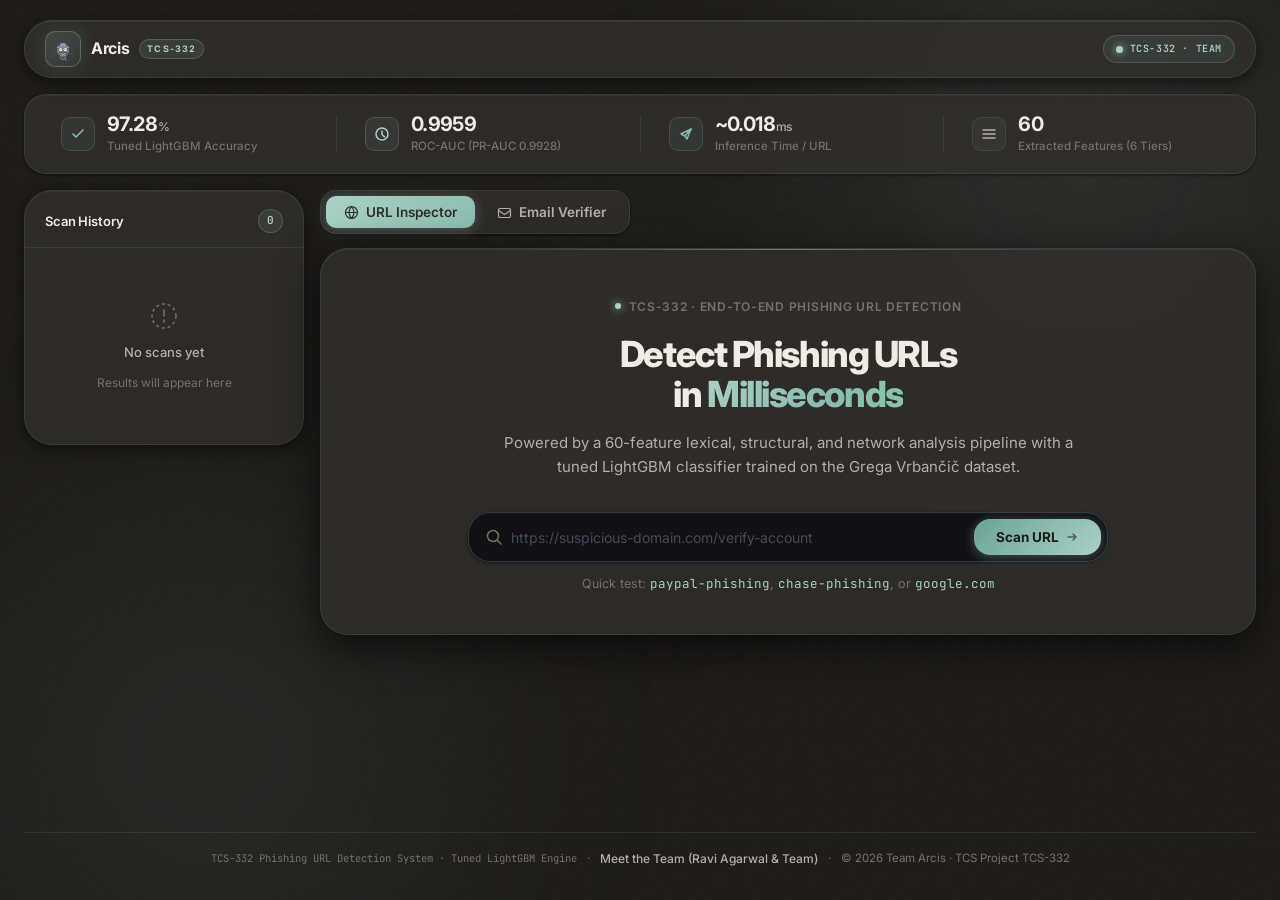
==== frontend/index.html @ 09930d29 "feat(frontend): implement TCS-332 threat intelligence dashboard and 5-tier risk analysis" ====
<!DOCTYPE html>
<html lang="en">
<head>
    <meta charset="UTF-8">
    <meta name="viewport" content="width=device-width, initial-scale=1.0">
    <title>Arcis · TCS-332 — Phishing URL Detection System</title>
    <link rel="preconnect" href="https://fonts.googleapis.com">
    <link rel="preconnect" href="https://fonts.gstatic.com" crossorigin>
    <link href="https://fonts.googleapis.com/css2?family=Inter:wght@300;400;500;600;700;800;900&family=JetBrains+Mono:wght@400;500;600&display=swap" rel="stylesheet">
    <link rel="stylesheet" href="style.css">
    <link rel="icon" type="image/svg+xml" href="icon.svg">
</head>
<body>

    <!-- Ambient background -->
    <div class="bg-canvas" aria-hidden="true">
        <div class="bg-orb bg-orb--1"></div>
        <div class="bg-orb bg-orb--2"></div>
        <div class="bg-orb bg-orb--3"></div>
        <div class="bg-grid"></div>
        <div class="bg-noise"></div>
    </div>

    <div class="app-shell">

        <!-- ═══════════════════════════ NAV ═══════════════════════════ -->
        <header class="topbar">
            <div class="topbar__brand">
                <div class="brand-logo">
                    <img src="icon.svg" width="28" height="28" alt="Arcis logo" aria-hidden="true">
                </div>
                <span class="brand-name">Arcis</span>
                <span class="brand-badge">TCS-332</span>
            </div>

            <div class="topbar__actions">
                <a href="/team" class="node-status" style="text-decoration:none;" role="status">
                    <span class="node-status__dot" aria-hidden="true"></span>
                    <span class="node-status__label">TCS-332 · TEAM</span>
                </a>
            </div>
        </header>

        <!-- ═══════════════════════════ METRICS ═══════════════════════════ -->
        <section class="metrics-bar" aria-label="TCS-332 Model Benchmarks">
            <div class="metric-tile">
                <div class="metric-tile__icon metric-tile__icon--green" aria-hidden="true">
                    <svg width="16" height="16" viewBox="0 0 16 16" fill="none"><path d="M3 8L6 11L13 4" stroke="currentColor" stroke-width="1.5" stroke-linecap="round" stroke-linejoin="round"/></svg>
                </div>
                <div class="metric-tile__body">
                    <span class="metric-tile__value">97.28<span class="metric-unit">%</span></span>
                    <span class="metric-tile__label">Tuned LightGBM Accuracy</span>
                </div>
            </div>
            <div class="metric-divider" aria-hidden="true"></div>
            <div class="metric-tile">
                <div class="metric-tile__icon metric-tile__icon--blue" aria-hidden="true">
                    <svg width="16" height="16" viewBox="0 0 16 16" fill="none"><circle cx="8" cy="8" r="6" stroke="currentColor" stroke-width="1.5"/><path d="M8 5V8.5L10.5 11" stroke="currentColor" stroke-width="1.5" stroke-linecap="round"/></svg>
                </div>
                <div class="metric-tile__body">
                    <span class="metric-tile__value">0.9959</span>
                    <span class="metric-tile__label">ROC-AUC (PR-AUC 0.9928)</span>
                </div>
            </div>
            <div class="metric-divider" aria-hidden="true"></div>
            <div class="metric-tile">
                <div class="metric-tile__icon metric-tile__icon--green" aria-hidden="true">
                    <svg width="16" height="16" viewBox="0 0 16 16" fill="none"><path d="M13 3L3 8L7 10L13 3Z" stroke="currentColor" stroke-width="1.5" stroke-linecap="round" stroke-linejoin="round"/><path d="M7 10L9 13L13 3" stroke="currentColor" stroke-width="1.5" stroke-linecap="round" stroke-linejoin="round"/></svg>
                </div>
                <div class="metric-tile__body">
                    <span class="metric-tile__value">~0.018<span class="metric-unit">ms</span></span>
                    <span class="metric-tile__label">Inference Time / URL</span>
                </div>
            </div>
            <div class="metric-divider" aria-hidden="true"></div>
            <div class="metric-tile">
                <div class="metric-tile__icon" aria-hidden="true">
                    <svg width="16" height="16" viewBox="0 0 16 16" fill="none"><path d="M2 4h12M2 8h12M2 12h12" stroke="currentColor" stroke-width="1.5" stroke-linecap="round"/></svg>
                </div>
                <div class="metric-tile__body">
                    <span class="metric-tile__value">60</span>
                    <span class="metric-tile__label">Extracted Features (6 Tiers)</span>
                </div>
            </div>
        </section>

        <!-- ═══════════════════════════ WORKSPACE ═══════════════════════════ -->
        <div class="workspace">

            <!-- Sidebar -->
            <aside class="sidebar" aria-label="Scan history">
                <div class="sidebar__header">
                    <h2 class="sidebar__title">Scan History</h2>
                    <span class="sidebar__count" id="history-count">0</span>
                </div>
                <div class="sidebar__body">
                    <div id="history-timeline" class="history-feed" role="log" aria-label="Recent scans" aria-live="polite">
                        <div class="history-empty">
                            <svg width="32" height="32" viewBox="0 0 32 32" fill="none" aria-hidden="true"><circle cx="16" cy="16" r="12" stroke="currentColor" stroke-width="1.5" stroke-dasharray="3 3"/><path d="M16 10V16M16 20V22" stroke="currentColor" stroke-width="1.5" stroke-linecap="round"/></svg>
                            <p>No scans yet</p>
                            <span>Results will appear here</span>
                        </div>
                    </div>
                </div>
                <button id="clear-history-btn" class="btn-clear hidden" type="button" aria-label="Clear scan history">
                    <svg width="14" height="14" viewBox="0 0 14 14" fill="none" aria-hidden="true"><path d="M2 4h10M5 4V3a1 1 0 011-1h2a1 1 0 011 1v1M11 4l-.75 7.5A1 1 0 019.26 12H4.74a1 1 0 01-.99-.5L3 4" stroke="currentColor" stroke-width="1.2" stroke-linecap="round" stroke-linejoin="round"/></svg>
                    Clear History
                </button>
            </aside>

            <!-- Main panel -->
            <main class="main-panel" role="main">

                <!-- Tab bar -->
                <div class="tab-bar" role="tablist" aria-label="Scanner type">
                    <button class="tab-btn tab-btn--active" role="tab" aria-selected="true" aria-controls="url-scanner-workspace" data-tab="url-scanner-workspace" type="button">
                        <svg width="15" height="15" viewBox="0 0 15 15" fill="none" aria-hidden="true"><path d="M7.5 1.5a6 6 0 100 12 6 6 0 000-12zM1.5 7.5h12M7.5 1.5c-1.5 2-2.5 3.8-2.5 6s1 4 2.5 6M7.5 1.5c1.5 2 2.5 3.8 2.5 6s-1 4-2.5 6" stroke="currentColor" stroke-width="1.2" stroke-linecap="round"/></svg>
                        URL Inspector
                    </button>
                    <button class="tab-btn" role="tab" aria-selected="false" aria-controls="email-scanner-workspace" data-tab="email-scanner-workspace" type="button">
                        <svg width="15" height="15" viewBox="0 0 15 15" fill="none" aria-hidden="true"><rect x="1.5" y="3.5" width="12" height="9" rx="1.5" stroke="currentColor" stroke-width="1.2"/><path d="M1.5 5.5l6 4 6-4" stroke="currentColor" stroke-width="1.2" stroke-linecap="round" stroke-linejoin="round"/></svg>
                        Email Verifier
                    </button>
                </div>

                <!-- ─── URL SCANNER PANE ─── -->
                <div id="url-scanner-workspace" class="tab-pane" role="tabpanel" aria-labelledby="tab-url">

                    <div class="scanner-hero">
                        <div class="scanner-hero__eyebrow">
                            <span class="eyebrow-dot" aria-hidden="true"></span>
                            TCS-332 · End-to-End Phishing URL Detection
                        </div>
                        <h1 class="scanner-hero__title">Detect Phishing URLs<br>in <span class="gradient-text">Milliseconds</span></h1>
                        <p class="scanner-hero__sub">Powered by a 60-feature lexical, structural, and network analysis pipeline with a tuned LightGBM classifier trained on the Grega Vrbančič dataset.</p>

                        <form id="analyze-form" class="scan-form" novalidate>
                            <div class="scan-input-group">
                                <div class="scan-input-icon" aria-hidden="true">
                                    <svg width="18" height="18" viewBox="0 0 18 18" fill="none"><circle cx="8" cy="8" r="5.5" stroke="currentColor" stroke-width="1.5"/><path d="M12.5 12.5L16 16" stroke="currentColor" stroke-width="1.5" stroke-linecap="round"/></svg>
                                </div>
                                <input
                                    type="text"
                                    id="url-input"
                                    class="scan-input"
                                    placeholder="https://suspicious-domain.com/verify-account"
                                    autocomplete="off"
                                    spellcheck="false"
                                    aria-label="URL to scan"
                                    required
                                />
                                <button type="submit" id="submit-btn" class="scan-submit-btn" aria-label="Run scan">
                                    <span class="btn-text">Scan URL</span>
                                    <span class="spinner hidden" aria-hidden="true"></span>
                                    <svg class="btn-arrow" width="14" height="14" viewBox="0 0 14 14" fill="none" aria-hidden="true"><path d="M3 7h8M8 4l3 3-3 3" stroke="currentColor" stroke-width="1.5" stroke-linecap="round" stroke-linejoin="round"/></svg>
                                </button>
                            </div>
                            <p class="scan-hint">Quick test: 
                                <button type="button" class="scan-example" data-url="http://paypal-verification-account-security-update.com/login.php?cmd=login">paypal-phishing</button>, 
                                <button type="button" class="scan-example" data-url="http://chase-security-login.servehttp.com/account">chase-phishing</button>, or 
                                <button type="button" class="scan-example" data-url="https://www.google.com">google.com</button>
                            </p>
                        </form>
                    </div>

                    <!-- Results -->
                    <section id="results-section" class="results-panel hidden" aria-live="polite" aria-label="Scan results">
                        <div class="results-layout">

                            <!-- Gauge card -->
                            <div class="card card--gauge">
                                <div class="card__header">
                                    <h3 class="card__title">Risk Assessment</h3>
                                    <div class="card__badge" id="verdict-badge">ANALYZING</div>
                                </div>
                                <div class="gauge-ring-wrap">
                                    <svg class="gauge-ring" width="200" height="200" viewBox="0 0 200 200" aria-hidden="true">
                                        <circle class="gauge-ring__track" cx="100" cy="100" r="80" />
                                        <circle id="risk-progress" class="gauge-ring__fill" cx="100" cy="100" r="80" />
                                    </svg>
                                    <div class="gauge-ring__inner">
                                        <span id="risk-percentage" class="gauge-pct">0%</span>
                                        <span id="risk-label" class="gauge-label">SAFE</span>
                                    </div>
                                </div>
                                <div class="verdict-strip" id="verdict-strip">
                                    <span class="verdict-strip__icon" aria-hidden="true">
                                        <svg width="14" height="14" viewBox="0 0 14 14" fill="none"><path d="M7 1L1.5 3.75V7.5C1.5 10.65 3.9 13.6 7 14.5C10.1 13.6 12.5 10.65 12.5 7.5V3.75L7 1Z" fill="currentColor" opacity="0.2" stroke="currentColor" stroke-width="1"/></svg>
                                    </span>
                                    <span id="verdict-desc" class="verdict-strip__text">Running analysis…</span>
                                </div>
                            </div>

                            <!-- Right column -->
                            <div class="results-right">

                                <!-- Risk indicators -->
                                <div class="card">
                                    <div class="card__header">
                                        <h3 class="card__title">Risk Indicators</h3>
                                        <span class="card__meta" id="indicator-count">—</span>
                                    </div>
                                    <div id="indicators-list" class="indicator-feed"></div>
                                    <div class="card__section">
                                        <h3 class="card__title">Risk Factor Ranking</h3>

                                        <div class="ranking-summary-row">
                                            <span class="ranking-summary-label">Risk-Increasing Factors</span>
                                            <span id="url-ranking-increase-total" class="ranking-summary-value ranking-summary-value--danger">—</span>
                                        </div>
                                        <div id="url-risk-ranking-increasing" class="ranking-list"></div>

                                        <div class="ranking-summary-row ranking-summary-row--spaced">
                                            <span class="ranking-summary-label">Risk-Decreasing Factors</span>
                                            <span id="url-ranking-decrease-total" class="ranking-summary-value ranking-summary-value--safe">—</span>
                                        </div>
                                        <div id="url-risk-ranking-decreasing" class="ranking-list ranking-list--safe"></div>
                                    </div>
                                </div>

                                <!-- DNS / Registry stats -->
                                <div class="card">
                                    <div class="card__header">
                                        <h3 class="card__title">DNS & Registry</h3>
                                    </div>
                                    <div class="stat-grid">
                                        <div class="stat-cell">
                                            <span class="stat-cell__label">Domain Age</span>
                                            <span id="stat-domain-age" class="stat-cell__value">—</span>
                                        </div>
                                        <div class="stat-cell">
                                            <span class="stat-cell__label">Expires In</span>
                                            <span id="stat-domain-expiry" class="stat-cell__value">—</span>
                                        </div>
                                        <div class="stat-cell">
                                            <span class="stat-cell__label">Resolved IPs</span>
                                            <span id="stat-resolved-ips" class="stat-cell__value">—</span>
                                        </div>
                                        <div class="stat-cell">
                                            <span class="stat-cell__label">Ping Latency</span>
                                            <span id="stat-response-time" class="stat-cell__value">—</span>
                                        </div>
                                    </div>
                                </div>

                                <!-- Lexical stats -->
                                <div class="card">
                                    <div class="card__header">
                                        <h3 class="card__title">Lexical Analysis</h3>
                                    </div>
                                    <div class="stat-grid">
                                        <div class="stat-cell">
                                            <span class="stat-cell__label">URL Length</span>
                                            <span id="stat-url-length" class="stat-cell__value">—</span>
                                        </div>
                                        <div class="stat-cell">
                                            <span class="stat-cell__label">Domain Length</span>
                                            <span id="stat-domain-length" class="stat-cell__value">—</span>
                                        </div>
                                        <div class="stat-cell">
                                            <span class="stat-cell__label">Dir Depth</span>
                                            <span id="stat-dir-slashes" class="stat-cell__value">—</span>
                                        </div>
                                        <div class="stat-cell">
                                            <span class="stat-cell__label">Parameters</span>
                                            <span id="stat-params-count" class="stat-cell__value">—</span>
                                        </div>
                                    </div>
                                </div>

                                <!-- 60-Feature Engineering Pipeline Drawer -->
                                <div class="features-drawer" id="features-drawer">
                                    <div class="features-drawer__header" id="features-drawer-toggle" role="button" tabindex="0" aria-expanded="false">
                                        <span class="features-drawer__title">
                                            <svg width="15" height="15" viewBox="0 0 15 15" fill="none"><path d="M1.5 3.5h12M1.5 7.5h12M1.5 11.5h12" stroke="currentColor" stroke-width="1.2" stroke-linecap="round"/></svg>
                                            Inspect Full 60-Feature Vector (TCS-332 Pipeline)
                                        </span>
                                        <svg class="features-drawer__chevron" width="14" height="14" viewBox="0 0 14 14" fill="none"><path d="M3 5l4 4 4-4" stroke="currentColor" stroke-width="1.5" stroke-linecap="round" stroke-linejoin="round"/></svg>
                                    </div>
                                    <div class="features-drawer__content" id="features-drawer-body">
                                        <div class="feature-category-grid" id="feature-category-grid">
                                            <!-- Dynamically populated with all 6 categories -->
                                        </div>
                                    </div>
                                </div>

                            </div><!-- /results-right -->
                        </div><!-- /results-layout -->
                    </section>

                </div><!-- /url-scanner-workspace -->

                <!-- ─── EMAIL SCANNER PANE ─── -->
                <div id="email-scanner-workspace" class="tab-pane hidden" role="tabpanel" aria-labelledby="tab-email">

                    <div class="scanner-hero">
                        <div class="scanner-hero__eyebrow">
                            <span class="eyebrow-dot eyebrow-dot--violet" aria-hidden="true"></span>
                            Header authentication + ML classification
                        </div>
                        <h1 class="scanner-hero__title">Verify Email Senders<br>Against <span class="gradient-text">Phishing Patterns</span></h1>
                        <p class="scanner-hero__sub">Analyze sender headers, authentication records, and body content with XGBoost ONNX to surface spoofing attacks instantly.</p>
                    </div>

                    <form id="email-analyze-form" class="email-form card" novalidate>
                        <div class="email-form__row">
                            <div class="field">
                                <label class="field__label" for="email-sender-input">Sender Address</label>
                                <input type="email" id="email-sender-input" class="field__input" placeholder="billing@paypal-verify.com" autocomplete="off" required aria-required="true">
                            </div>
                            <div class="field">
                                <label class="field__label" for="email-reply-input">Reply-To <span class="field__optional">optional</span></label>
                                <input type="email" id="email-reply-input" class="field__input" placeholder="attacker@evil.com" autocomplete="off">
                            </div>
                        </div>

                        <div class="email-form__row">
                            <div class="field">
                                <label class="field__label" for="email-subject-input">Subject Line</label>
                                <input type="text" id="email-subject-input" class="field__input" placeholder="Action Required: Account Verification" autocomplete="off">
                            </div>
                        </div>

                        <div class="email-form__row">
                            <div class="field">
                                <label class="field__label" for="email-body-input">Email Body</label>
                                <textarea id="email-body-input" class="field__textarea" rows="4" placeholder="Please click the link below to verify your account. Failing to do so will result in suspension…" autocomplete="off"></textarea>
                            </div>
                        </div>

                        <div class="auth-row">
                            <div class="auth-selector">
                                <label class="field__label" for="email-spf-select">SPF</label>
                                <select id="email-spf-select" class="field__select">
                                    <option value="none">None / Neutral</option>
                                    <option value="pass">Pass</option>
                                    <option value="fail">Fail</option>
                                </select>
                            </div>
                            <div class="auth-selector">
                                <label class="field__label" for="email-dkim-select">DKIM</label>
                                <select id="email-dkim-select" class="field__select">
                                    <option value="none">None / Neutral</option>
                                    <option value="pass">Pass</option>
                                    <option value="fail">Fail</option>
                                </select>
                            </div>
                            <div class="auth-selector">
                                <label class="field__label" for="email-dmarc-select">DMARC</label>
                                <select id="email-dmarc-select" class="field__select">
                                    <option value="none">None / Neutral</option>
                                    <option value="pass">Pass</option>
                                    <option value="fail">Fail</option>
                                </select>
                            </div>
                        </div>

                        <button type="submit" id="email-submit-btn" class="email-submit-btn">
                            <span class="btn-text">Analyze Email Risk</span>
                            <span class="spinner hidden" aria-hidden="true"></span>
                            <svg class="btn-arrow" width="14" height="14" viewBox="0 0 14 14" fill="none" aria-hidden="true"><path d="M3 7h8M8 4l3 3-3 3" stroke="currentColor" stroke-width="1.5" stroke-linecap="round" stroke-linejoin="round"/></svg>
                        </button>
                    </form>

                    <!-- Email results -->
                    <section id="email-results-section" class="results-panel hidden" aria-live="polite" aria-label="Email analysis results">
                        <div class="results-layout">

                            <div class="card card--gauge">
                                <div class="card__header">
                                    <h3 class="card__title">Sender Risk Score</h3>
                                    <div class="card__badge" id="email-verdict-badge">ANALYZING</div>
                                </div>
                                <div class="gauge-ring-wrap">
                                    <svg class="gauge-ring" width="200" height="200" viewBox="0 0 200 200" aria-hidden="true">
                                        <circle class="gauge-ring__track" cx="100" cy="100" r="80" />
                                        <circle id="email-risk-progress" class="gauge-ring__fill" cx="100" cy="100" r="80" />
                                    </svg>
                                    <div class="gauge-ring__inner">
                                        <span id="email-risk-percentage" class="gauge-pct">0%</span>
                                        <span id="email-risk-label" class="gauge-label">SAFE</span>
                                    </div>
                                </div>
                                <div class="verdict-strip" id="email-verdict-strip">
                                    <span class="verdict-strip__icon" aria-hidden="true">
                                        <svg width="14" height="14" viewBox="0 0 14 14" fill="none"><rect x="1.5" y="3.5" width="11" height="8" rx="1" fill="currentColor" opacity="0.2" stroke="currentColor" stroke-width="1"/><path d="M1.5 5.5l5.5 3.5 5.5-3.5" stroke="currentColor" stroke-width="1"/></svg>
                                    </span>
                                    <span id="email-verdict-desc" class="verdict-strip__text">Running analysis…</span>
                                </div>
                            </div>

                            <div class="results-right">
                                <div class="card">
                                    <div class="card__header">
                                        <h3 class="card__title">Risk Findings</h3>
                                        <span class="card__meta" id="email-indicator-count">—</span>
                                    </div>
                                    <div id="email-indicators-list" class="indicator-feed"></div>
                                    <div class="card__section">
                                        <h3 class="card__title">Risk Factor Ranking</h3>

                                        <div class="ranking-summary-row">
                                            <span class="ranking-summary-label">Risk-Increasing Factors</span>
                                            <span id="email-ranking-increase-total" class="ranking-summary-value ranking-summary-value--danger">—</span>
                                        </div>
                                        <div id="email-risk-ranking-increasing" class="ranking-list"></div>

                                        <div class="ranking-summary-row ranking-summary-row--spaced">
                                            <span class="ranking-summary-label">Risk-Decreasing Factors</span>
                                            <span id="email-ranking-decrease-total" class="ranking-summary-value ranking-summary-value--safe">—</span>
                                        </div>
                                        <div id="email-risk-ranking-decreasing" class="ranking-list ranking-list--safe"></div>
                                    </div>
                                </div>

                                <div class="card">
                                    <div class="card__header">
                                        <h3 class="card__title">DNS Telemetry</h3>
                                    </div>
                                    <div class="stat-grid">
                                        <div class="stat-cell">
                                            <span class="stat-cell__label">MX Records</span>
                                            <span id="stat-email-mx" class="stat-cell__value">—</span>
                                        </div>
                                        <div class="stat-cell">
                                            <span class="stat-cell__label">SPF Policy</span>
                                            <span id="stat-email-spf" class="stat-cell__value">—</span>
                                        </div>
                                        <div class="stat-cell">
                                            <span class="stat-cell__label">DMARC Policy</span>
                                            <span id="stat-email-dmarc" class="stat-cell__value">—</span>
                                        </div>
                                        <div class="stat-cell">
                                            <span class="stat-cell__label">Free Provider</span>
                                            <span id="stat-email-free" class="stat-cell__value">—</span>
                                        </div>
                                    </div>
                                </div>
                            </div>

                        </div>
                    </section>

                </div><!-- /email-scanner-workspace -->

            </main>
        </div><!-- /workspace -->

        <!-- ═══════════════════════════ FOOTER ═══════════════════════════ -->
        <footer class="app-footer">
            <span class="footer__engine">TCS-332 Phishing URL Detection System · Tuned LightGBM Engine</span>
            <span class="footer__divider" aria-hidden="true">·</span>
            <a id="meet-team-btn" class="footer__link-btn no-underline" href="/team">Meet the Team (Ravi Agarwal &amp; Team)</a>
            <span class="footer__divider" aria-hidden="true">·</span>
            <span class="footer__copy">&copy; 2026 Team Arcis · TCS Project TCS-332</span>
        </footer>

    </div><!-- /app-shell -->

    <script src="app.js"></script>
</body>
</html>
---- frontend/style.css ----
/* ═══════════════════════════════════════════════════════════
   ARCIS — Premium Design System
   style.css
   ═══════════════════════════════════════════════════════════ */

/* ── 1. Design Tokens ─────────────────────────────────────── */
:root {
    /* Backgrounds — Jet-based warm dark */
    --bg:            #1e1c1a;
    --surface-1:     rgba(49, 47, 44, 0.82);
    --surface-2:     rgba(58, 56, 52, 0.65);
    --surface-hover: rgba(171, 209, 198, 0.06);

    /* Borders */
    --border:        rgba(171, 209, 198, 0.10);
    --border-strong: rgba(171, 209, 198, 0.22);
    --border-focus:  rgba(171, 209, 198, 0.55);

    /* Brand — Soft Jade palette */
    --jade:       #ABD1C6;
    --jade-dim:   #8bbcb0;
    --jade-deep:  #6aa396;
    --jade-glow:  rgba(171, 209, 198, 0.18);

    /* Aliases used across component rules */
    --teal:    var(--jade-deep);
    --teal-lt: var(--jade);
    --cyan:    var(--jade-dim);
    --emerald: #86c9a8;
    --indigo:  var(--jade-deep);
    --violet:  var(--jade-dim);

    /* Semantics — Aligned with TCS-332 5 Threat Levels */
    --safe:      #6fcf97;
    --low-risk:  #56ccf2;
    --warn:      #f2c94c;
    --high:      #f2994a;
    --danger:    #eb5757;

    /* Text — warm off-whites on Jet */
    --text-1:  #f0ebe4;
    --text-2:  #b8afa6;
    --text-3:  #7a7068;

    /* Shadows — warmer tones */
    --shadow-sm:  0 1px 3px rgba(0,0,0,0.6);
    --shadow-md:  0 4px 16px rgba(0,0,0,0.55);
    --shadow-lg:  0 12px 40px rgba(0,0,0,0.65);
    --shadow-xl:  0 24px 64px rgba(0,0,0,0.75);

    /* Radius */
    --r-sm:  10px;
    --r-md:  16px;
    --r-lg:  22px;
    --r-xl:  28px;

    /* Motion */
    --ease-out:    cubic-bezier(0.16, 1, 0.3, 1);
    --ease-spring: cubic-bezier(0.34, 1.56, 0.64, 1);
    --duration:    0.35s;
}

/* ── 2. Reset & Base ──────────────────────────────────────── */
*, *::before, *::after {
    box-sizing: border-box;
    margin: 0;
    padding: 0;
}

html {
    scroll-behavior: smooth;
    -webkit-font-smoothing: antialiased;
    -moz-osx-font-smoothing: grayscale;
    text-rendering: optimizeLegibility;
}

body {
    background-color: var(--bg);
    color: var(--text-1);
    font-family: 'Inter', -apple-system, BlinkMacSystemFont, 'Segoe UI', sans-serif;
    font-size: 14px;
    line-height: 1.6;
    min-height: 100vh;
    overflow-x: hidden;
}

a { color: inherit; text-decoration: none; }
button { font-family: inherit; cursor: pointer; }
input, textarea, select { font-family: inherit; }
img, svg { display: block; }
.hidden { display: none !important; }

/* ── 3. Background Canvas ─────────────────────────────────── */
.bg-canvas {
    position: fixed;
    inset: 0;
    z-index: -1;
    pointer-events: none;
    overflow: hidden;
}

.bg-orb {
    position: absolute;
    border-radius: 50%;
    filter: blur(120px);
    will-change: transform;
}

.bg-orb--1 {
    width: 700px;
    height: 700px;
    top: -200px;
    right: -150px;
    background: radial-gradient(circle, rgba(171,209,198,0.15) 0%, transparent 70%);
    animation: orb-drift-1 28s ease-in-out infinite alternate;
}

.bg-orb--2 {
    width: 650px;
    height: 650px;
    bottom: -180px;
    left: -120px;
    background: radial-gradient(circle, rgba(139,188,176,0.12) 0%, transparent 70%);
    animation: orb-drift-2 36s ease-in-out infinite alternate;
}

.bg-orb--3 {
    width: 400px;
    height: 400px;
    top: 40%;
    left: 50%;
    transform: translate(-50%, -50%);
    background: radial-gradient(circle, rgba(106,163,150,0.08) 0%, transparent 70%);
    animation: orb-drift-3 22s ease-in-out infinite alternate;
}

@keyframes orb-drift-1 {
    0%   { transform: translate(0, 0) scale(1); }
    50%  { transform: translate(-60px, 80px) scale(1.1); }
    100% { transform: translate(40px, -50px) scale(0.95); }
}
@keyframes orb-drift-2 {
    0%   { transform: translate(0, 0) scale(1); }
    50%  { transform: translate(80px, -60px) scale(1.08); }
    100% { transform: translate(-40px, 40px) scale(0.9); }
}
@keyframes orb-drift-3 {
    0%   { transform: translate(-50%, -50%) scale(0.95); }
    100% { transform: translate(-50%, -50%) scale(1.12); }
}

/* Subtle dot grid */
.bg-grid {
    position: absolute;
    inset: 0;
    background-image: radial-gradient(circle, rgba(171,209,198,0.05) 1px, transparent 1px);
    background-size: 32px 32px;
    mask-image: radial-gradient(ellipse 80% 80% at 50% 50%, black 30%, transparent 100%);
}

/* Film-grain noise overlay */
.bg-noise {
    position: absolute;
    inset: 0;
    opacity: 0.025;
    background-image: url("data:image/svg+xml,%3Csvg viewBox='0 0 256 256' xmlns='http://www.w3.org/2000/svg'%3E%3Cfilter id='noise'%3E%3CfeTurbulence type='fractalNoise' baseFrequency='0.9' numOctaves='4' stitchTiles='stitch'/%3E%3C/filter%3E%3Crect width='100%25' height='100%25' filter='url(%23noise)'/%3E%3C/svg%3E");
    background-size: 200px 200px;
}

/* ── 4. App Shell ─────────────────────────────────────────── */
.app-shell {
    max-width: 1320px;
    margin: 0 auto;
    padding: 20px 24px 32px;
    min-height: 100vh;
    display: flex;
    flex-direction: column;
    gap: 16px;
}

/* ── 5. Topbar ────────────────────────────────────────────── */
.topbar {
    display: flex;
    align-items: center;
    justify-content: space-between;
    gap: 16px;
    padding: 10px 20px;
    background: var(--surface-1);
    border: 1px solid var(--border);
    border-radius: var(--r-xl);
    backdrop-filter: blur(24px) saturate(180%);
    -webkit-backdrop-filter: blur(24px) saturate(180%);
    box-shadow: var(--shadow-md), inset 0 1px 0 rgba(255,255,255,0.06);
    position: sticky;
    top: 12px;
    z-index: 100;
}

/* Brand */
.topbar__brand {
    display: flex;
    align-items: center;
    gap: 10px;
    flex-shrink: 0;
}

.brand-logo {
    display: flex;
    align-items: center;
    justify-content: center;
    width: 36px;
    height: 36px;
    background: linear-gradient(135deg, rgba(171,209,198,0.18), rgba(139,188,176,0.10));
    border: 1px solid rgba(171,209,198,0.28);
    border-radius: 10px;
    box-shadow: 0 0 20px rgba(171,209,198,0.15);
}

.brand-name {
    font-size: 16px;
    font-weight: 700;
    letter-spacing: -0.02em;
    color: var(--text-1);
}

.brand-badge {
    font-size: 9px;
    font-weight: 700;
    letter-spacing: 0.12em;
    color: var(--jade);
    background: rgba(171,209,198,0.10);
    border: 1px solid rgba(171,209,198,0.22);
    padding: 2px 7px;
    border-radius: 50px;
}

/* Nav links */
.topbar__nav {
    display: flex;
    align-items: center;
    gap: 4px;
}

.nav-item {
    font-size: 13.5px;
    font-weight: 500;
    color: var(--text-2);
    padding: 6px 14px;
    border-radius: var(--r-sm);
    transition: color var(--duration) var(--ease-out),
                background var(--duration) var(--ease-out);
}

.nav-item:hover {
    color: var(--text-1);
    background: var(--surface-hover);
}

.nav-item--active {
    color: var(--text-1);
    background: rgba(255,255,255,0.06);
}

/* Right actions */
.topbar__actions {
    display: flex;
    align-items: center;
    gap: 12px;
    flex-shrink: 0;
}

.node-status {
    display: flex;
    align-items: center;
    gap: 7px;
    background: rgba(171,209,198,0.08);
    border: 1px solid rgba(171,209,198,0.20);
    padding: 5px 12px;
    border-radius: 50px;
}

.node-status__dot {
    width: 7px;
    height: 7px;
    border-radius: 50%;
    background: var(--jade);
    box-shadow: 0 0 8px var(--jade);
    animation: pulse-dot 2.4s ease-in-out infinite;
}

.node-status__label {
    font-family: 'JetBrains Mono', monospace;
    font-size: 10px;
    font-weight: 600;
    color: var(--jade);
    letter-spacing: 0.06em;
}

@keyframes pulse-dot {
    0%, 100% { opacity: 1; box-shadow: 0 0 8px var(--jade); }
    50%       { opacity: 0.6; box-shadow: 0 0 3px var(--jade); }
}

.btn-upgrade {
    display: none;
}

/* ── 6. Metrics Bar ───────────────────────────────────────── */
.metrics-bar {
    display: flex;
    align-items: center;
    background: var(--surface-1);
    border: 1px solid var(--border);
    border-radius: var(--r-lg);
    backdrop-filter: blur(20px) saturate(160%);
    -webkit-backdrop-filter: blur(20px) saturate(160%);
    box-shadow: var(--shadow-sm), inset 0 1px 0 rgba(255,255,255,0.04);
    padding: 0 8px;
    overflow: hidden;
}

.metric-tile {
    display: flex;
    align-items: center;
    gap: 12px;
    padding: 18px 28px;
    flex: 1;
    min-width: 0;
    transition: background var(--duration);
}

.metric-tile:hover { background: var(--surface-hover); }

.metric-tile__icon {
    display: flex;
    align-items: center;
    justify-content: center;
    width: 34px;
    height: 34px;
    border-radius: 9px;
    background: rgba(255,255,255,0.04);
    border: 1px solid var(--border);
    color: var(--text-2);
    flex-shrink: 0;
}

.metric-tile__icon--blue  { color: var(--jade);      background: rgba(171,209,198,0.08); border-color: rgba(171,209,198,0.18); }
.metric-tile__icon--red   { color: var(--danger);    background: rgba(235,87,87,0.08);   border-color: rgba(235,87,87,0.18); }
.metric-tile__icon--green { color: var(--jade-dim);  background: rgba(139,188,176,0.08); border-color: rgba(139,188,176,0.18); }

.metric-tile__body {
    display: flex;
    flex-direction: column;
    gap: 2px;
    min-width: 0;
}

.metric-tile__value {
    font-size: 20px;
    font-weight: 700;
    letter-spacing: -0.03em;
    color: var(--text-1);
    line-height: 1.1;
    white-space: nowrap;
}

.metric-unit {
    font-size: 12px;
    font-weight: 500;
    color: var(--text-2);
    margin-left: 1px;
}

.metric-tile__label {
    font-size: 11.5px;
    color: var(--text-3);
    font-weight: 500;
    white-space: nowrap;
    overflow: hidden;
    text-overflow: ellipsis;
}

.metric-divider {
    width: 1px;
    height: 36px;
    background: var(--border);
    flex-shrink: 0;
}

/* ── 7. Workspace ─────────────────────────────────────────── */
.workspace {
    display: grid;
    grid-template-columns: 280px 1fr;
    gap: 16px;
    align-items: start;
    flex: 1;
}

/* ── 8. Sidebar ───────────────────────────────────────────── */
.sidebar {
    background: var(--surface-1);
    border: 1px solid var(--border);
    border-radius: var(--r-xl);
    backdrop-filter: blur(24px) saturate(160%);
    -webkit-backdrop-filter: blur(24px) saturate(160%);
    box-shadow: var(--shadow-md), inset 0 1px 0 rgba(255,255,255,0.04);
    display: flex;
    flex-direction: column;
    overflow: hidden;
    max-height: calc(100vh - 180px);
    position: sticky;
    top: 90px;
}

.sidebar__header {
    display: flex;
    align-items: center;
    justify-content: space-between;
    padding: 18px 20px 14px;
    border-bottom: 1px solid var(--border);
    flex-shrink: 0;
}

.sidebar__title {
    font-size: 13px;
    font-weight: 600;
    color: var(--text-1);
    letter-spacing: -0.01em;
}

.sidebar__count {
    font-family: 'JetBrains Mono', monospace;
    font-size: 11px;
    font-weight: 600;
    color: var(--jade);
    background: rgba(171,209,198,0.10);
    border: 1px solid rgba(171,209,198,0.20);
    padding: 2px 8px;
    border-radius: 50px;
    min-width: 24px;
    text-align: center;
}

.sidebar__body {
    flex: 1;
    overflow: hidden;
    display: flex;
    flex-direction: column;
    min-height: 0; /* critical — lets flex child shrink below content size */
}

.history-feed {
    flex: 1;
    overflow-y: auto;
    max-height: calc(100vh - 280px);
    padding: 12px;
    display: flex;
    flex-direction: column;
    gap: 6px;
    scrollbar-width: thin;
    scrollbar-color: rgba(171,209,198,0.12) transparent;
}

.history-feed::-webkit-scrollbar { width: 4px; }
.history-feed::-webkit-scrollbar-track { background: transparent; }
.history-feed::-webkit-scrollbar-thumb {
    background: rgba(255,255,255,0.08);
    border-radius: 4px;
}

.history-empty {
    display: flex;
    flex-direction: column;
    align-items: center;
    justify-content: center;
    gap: 10px;
    padding: 40px 20px;
    color: var(--text-3);
    text-align: center;
}

.history-empty p {
    font-size: 13px;
    font-weight: 500;
    color: var(--text-2);
}

.history-empty span {
    font-size: 12px;
}

/* History item */
.history-item {
    background: rgba(255,255,255,0.02);
    border: 1px solid var(--border);
    border-left: 2.5px solid var(--text-3);
    border-radius: var(--r-md);
    padding: 10px 12px;
    cursor: pointer;
    transition: background var(--duration) var(--ease-out),
                border-color var(--duration) var(--ease-out),
                transform var(--duration) var(--ease-spring);
    display: flex;
    flex-direction: column;
    gap: 5px;
}

.history-item:hover {
    background: rgba(255,255,255,0.05);
    border-color: var(--border-strong);
    transform: translateX(3px);
}

.history-item.is-safe    { border-left-color: var(--safe); }
.history-item.is-phishing { border-left-color: var(--danger); }

.history-item__top {
    display: flex;
    align-items: center;
    justify-content: space-between;
    gap: 6px;
}

.history-pill {
    display: inline-flex;
    align-items: center;
    gap: 5px;
    font-size: 9.5px;
    font-weight: 700;
    letter-spacing: 0.05em;
    padding: 3px 9px 3px 7px;
    border-radius: 50px;
    border: none;
}

.history-pill.safe {
    background: rgba(111, 207, 151, 0.14);
    color: var(--safe);
}

.history-pill.phishing {
    background: rgba(235, 87, 87, 0.14);
    color: var(--danger);
}

.history-time {
    font-size: 10.5px;
    color: var(--text-3);
    font-family: 'JetBrains Mono', monospace;
    flex-shrink: 0;
}

.history-url {
    font-size: 11.5px;
    font-weight: 500;
    color: var(--text-2);
    white-space: nowrap;
    overflow: hidden;
    text-overflow: ellipsis;
}

/* Clear button */
.btn-clear {
    display: flex;
    align-items: center;
    justify-content: center;
    gap: 6px;
    margin: 0 12px 12px;
    padding: 8px 12px;
    background: transparent;
    border: 1px solid rgba(239,68,68,0.2);
    color: rgba(239,68,68,0.7);
    border-radius: var(--r-sm);
    font-size: 12px;
    font-weight: 600;
    transition: background var(--duration), border-color var(--duration), color var(--duration);
    flex-shrink: 0;
}

.btn-clear:hover {
    background: rgba(239,68,68,0.08);
    border-color: var(--danger);
    color: var(--danger);
}

/* ── 9. Main Panel ────────────────────────────────────────── */
.main-panel {
    display: flex;
    flex-direction: column;
    gap: 14px;
    min-width: 0;
}

/* ── 10. Tab Bar ──────────────────────────────────────────── */
.tab-bar {
    display: flex;
    gap: 4px;
    background: var(--surface-1);
    border: 1px solid var(--border);
    border-radius: var(--r-md);
    padding: 5px;
    backdrop-filter: blur(20px);
    -webkit-backdrop-filter: blur(20px);
    width: fit-content;
    box-shadow: var(--shadow-sm);
}

.tab-btn {
    display: flex;
    align-items: center;
    gap: 7px;
    padding: 8px 18px;
    background: transparent;
    border: none;
    outline: none;
    color: var(--text-2);
    font-size: 13.5px;
    font-weight: 600;
    border-radius: var(--r-sm);
    transition: color var(--duration) var(--ease-out),
                background var(--duration) var(--ease-out),
                box-shadow var(--duration);
}

.tab-btn:hover { color: var(--text-1); background: var(--surface-hover); }

.tab-btn--active {
    color: #312F2C;
    background: linear-gradient(135deg, var(--jade), var(--jade-dim));
    box-shadow: 0 2px 12px rgba(171,209,198,0.3);
}

.tab-pane { display: flex; flex-direction: column; gap: 14px; }
.tab-pane.hidden { display: none !important; }

/* ── 11. Scanner Hero ─────────────────────────────────────── */
.scanner-hero {
    background: var(--surface-1);
    border: 1px solid var(--border);
    border-radius: var(--r-xl);
    padding: 44px 48px 40px;
    text-align: center;
    backdrop-filter: blur(24px) saturate(160%);
    -webkit-backdrop-filter: blur(24px) saturate(160%);
    box-shadow: var(--shadow-lg), inset 0 1px 0 rgba(255,255,255,0.05);
    position: relative;
    overflow: hidden;
}

/* Subtle highlight arc at top */
.scanner-hero::before {
    content: '';
    position: absolute;
    top: 0;
    left: 50%;
    transform: translateX(-50%);
    width: 60%;
    height: 1px;
    background: linear-gradient(90deg, transparent, rgba(171,209,198,0.45), transparent);
}

.scanner-hero__eyebrow {
    display: inline-flex;
    align-items: center;
    gap: 8px;
    font-size: 12px;
    font-weight: 600;
    letter-spacing: 0.06em;
    color: var(--text-3);
    text-transform: uppercase;
    margin-bottom: 18px;
}

.eyebrow-dot {
    width: 6px;
    height: 6px;
    border-radius: 50%;
    background: var(--jade);
    box-shadow: 0 0 8px var(--jade);
    animation: pulse-dot 2.4s ease-in-out infinite;
}

.eyebrow-dot--violet {
    background: var(--jade-dim);
    box-shadow: 0 0 8px var(--jade-dim);
}

.scanner-hero__title {
    font-size: 36px;
    font-weight: 800;
    letter-spacing: -0.04em;
    line-height: 1.12;
    margin-bottom: 16px;
    color: var(--text-1);
}

.gradient-text {
    background: linear-gradient(135deg, var(--jade) 0%, var(--jade-dim) 60%, var(--emerald) 100%);
    -webkit-background-clip: text;
    background-clip: text;
    -webkit-text-fill-color: transparent;
}

.scanner-hero__sub {
    max-width: 580px;
    margin: 0 auto 32px;
    font-size: 15px;
    color: var(--text-2);
    line-height: 1.65;
}

/* ── 12. Scan Form ────────────────────────────────────────── */
.scan-form { max-width: 640px; margin: 0 auto; }

.scan-input-group {
    display: flex;
    align-items: center;
    gap: 8px;
    background: rgba(5, 7, 15, 0.7);
    border: 1px solid var(--border-strong);
    border-radius: var(--r-lg);
    padding: 6px 6px 6px 16px;
    transition: border-color var(--duration) var(--ease-out),
                box-shadow var(--duration) var(--ease-out);
    box-shadow: inset 0 1px 1px rgba(255,255,255,0.03), var(--shadow-sm);
}

.scan-input-group:focus-within {
    border-color: var(--jade);
    box-shadow: 0 0 0 3px rgba(171,209,198,0.18),
                0 0 16px rgba(171,209,198,0.12),
                var(--shadow-sm);
}

.scan-input-icon {
    color: var(--text-3);
    display: flex;
    align-items: center;
    flex-shrink: 0;
}

.scan-input {
    flex: 1;
    background: transparent;
    border: none;
    outline: none;
    color: var(--text-1);
    font-size: 14px;
    font-weight: 400;
    caret-color: var(--indigo);
    min-width: 0;
}

.scan-input::placeholder { color: rgba(100,116,139,0.6); }

.scan-submit-btn {
    display: flex;
    align-items: center;
    gap: 6px;
    background: linear-gradient(135deg, var(--jade-deep), var(--jade));
    border: none;
    color: #1e1c1a;
    font-size: 13.5px;
    font-weight: 700;
    padding: 10px 22px;
    border-radius: var(--r-md);
    transition: opacity var(--duration),
                transform 0.15s var(--ease-spring),
                box-shadow var(--duration);
    box-shadow: 0 2px 12px rgba(171,209,198,0.35);
    white-space: nowrap;
    flex-shrink: 0;
}

.scan-submit-btn:hover {
    opacity: 0.9;
    transform: translateY(-1px);
    box-shadow: 0 6px 20px rgba(171,209,198,0.45);
}

.scan-submit-btn:active { transform: scale(0.97); }
.scan-submit-btn:disabled { opacity: 0.55; cursor: not-allowed; transform: none; }

.btn-arrow { color: rgba(30,28,26,0.6); }

.scan-hint {
    margin-top: 12px;
    font-size: 12.5px;
    color: var(--text-3);
}

.scan-example {
    background: none;
    border: none;
    color: var(--jade);
    font-size: inherit;
    cursor: pointer;
    font-family: 'JetBrains Mono', monospace;
    transition: color var(--duration);
}

.scan-example:hover { color: var(--jade-dim); }

/* ── 13. Cards ────────────────────────────────────────────── */
.card {
    background: var(--surface-1);
    border: 1px solid var(--border);
    border-radius: var(--r-xl);
    padding: 22px 24px;
    backdrop-filter: blur(24px) saturate(160%);
    -webkit-backdrop-filter: blur(24px) saturate(160%);
    box-shadow: var(--shadow-md), inset 0 1px 0 rgba(255,255,255,0.04);
    transition: border-color var(--duration) var(--ease-out),
                box-shadow var(--duration) var(--ease-out),
                transform var(--duration) var(--ease-out);
}

.card:hover {
    border-color: var(--border-strong);
    box-shadow: var(--shadow-lg), inset 0 1px 0 rgba(255,255,255,0.06);
    transform: translateY(-2px);
}

.card__header {
    display: flex;
    align-items: center;
    justify-content: space-between;
    gap: 12px;
    margin-bottom: 18px;
    padding-bottom: 14px;
    border-bottom: 1px solid var(--border);
}

.card__title {
    font-size: 13px;
    font-weight: 600;
    color: var(--text-1);
    letter-spacing: -0.01em;
}

.card__badge {
    display: inline-flex;
    align-items: center;
    gap: 5px;
    font-family: 'JetBrains Mono', monospace;
    font-size: 9.5px;
    font-weight: 700;
    letter-spacing: 0.08em;
    padding: 4px 10px 4px 8px;
    border-radius: 50px;
    border: none;
    background: rgba(171,209,198,0.10);
    color: var(--jade);
    transition: background var(--duration), color var(--duration);
}

.card__badge--safe {
    background: rgba(111, 207, 151, 0.14);
    color: var(--safe);
}

.card__badge--low-risk {
    background: rgba(86, 204, 242, 0.14);
    color: var(--low-risk);
}

.card__badge--suspicious,
.card__badge--warn {
    background: rgba(242, 201, 76, 0.14);
    color: var(--warn);
}

.card__badge--high {
    background: rgba(242, 153, 74, 0.16);
    color: var(--high);
}

.card__badge--critical,
.card__badge--danger {
    background: rgba(235, 87, 87, 0.14);
    color: var(--danger);
}

.card__meta {
    font-size: 11.5px;
    color: var(--text-3);
    font-family: 'JetBrains Mono', monospace;
}

/* ── 14. Results Layout ───────────────────────────────────── */
.results-panel {
    animation: fade-up 0.45s var(--ease-out) forwards;
}

@keyframes fade-up {
    from { opacity: 0; transform: translateY(12px); }
    to   { opacity: 1; transform: translateY(0); }
}

.results-layout {
    display: grid;
    grid-template-columns: 300px 1fr;
    gap: 14px;
    align-items: start;
}

.results-right {
    display: flex;
    flex-direction: column;
    gap: 14px;
}

/* ── 15. Gauge Ring ───────────────────────────────────────── */
.card--gauge {
    display: flex;
    flex-direction: column;
    align-items: center;
    text-align: center;
}

.gauge-ring-wrap {
    position: relative;
    width: 200px;
    height: 200px;
    margin: 8px 0 18px;
}

.gauge-ring {
    transform: rotate(-90deg);
}

.gauge-ring__track {
    fill: none;
    stroke: rgba(255,255,255,0.04);
    stroke-width: 14;
}

.gauge-ring__fill {
    fill: none;
    stroke: var(--safe);
    stroke-width: 14;
    stroke-linecap: round;
    stroke-dasharray: 502.65; /* 2 * PI * 80 */
    stroke-dashoffset: 502.65;
    transition: stroke-dashoffset 0.8s var(--ease-out),
                stroke 0.5s ease;
    filter: drop-shadow(0 0 8px currentColor);
}

.gauge-ring__inner {
    position: absolute;
    inset: 0;
    display: flex;
    flex-direction: column;
    align-items: center;
    justify-content: center;
    gap: 4px;
}

.gauge-pct {
    font-size: 38px;
    font-weight: 800;
    letter-spacing: -0.04em;
    line-height: 1;
    color: var(--text-1);
}

.gauge-label {
    display: inline-flex;
    align-items: center;
    gap: 5px;
    font-size: 10px;
    font-weight: 700;
    letter-spacing: 0.10em;
    padding: 4px 12px 4px 10px;
    border-radius: 50px;
    border: none;
    background: rgba(111, 207, 151, 0.14);
    color: var(--safe);
    transition: background 0.4s ease, color 0.4s ease;
}

.gauge-label--safe {
    background: rgba(111, 207, 151, 0.14);
    color: var(--safe);
}

.gauge-label--low-risk {
    background: rgba(86, 204, 242, 0.14);
    color: var(--low-risk);
}

.gauge-label--suspicious,
.gauge-label--warn {
    background: rgba(242, 201, 76, 0.14);
    color: var(--warn);
}

.gauge-label--high {
    background: rgba(242, 153, 74, 0.16);
    color: var(--high);
}

.gauge-label--critical,
.gauge-label--danger {
    background: rgba(235, 87, 87, 0.14);
    color: var(--danger);
}

.verdict-strip__icon--safe {
    color: var(--safe);
}

.verdict-strip__icon--low-risk {
    color: var(--low-risk);
}

.verdict-strip__icon--suspicious,
.verdict-strip__icon--warn {
    color: var(--warn);
}

.verdict-strip__icon--high {
    color: var(--high);
}

.verdict-strip__icon--critical,
.verdict-strip__icon--danger {
    color: var(--danger);
}

/* Verdict strip */
.verdict-strip {
    display: flex;
    align-items: flex-start;
    gap: 9px;
    background: rgba(171,209,198,0.06);
    border: 1px solid rgba(171,209,198,0.12);
    border-radius: var(--r-md);
    padding: 12px 14px;
    width: 100%;
    text-align: left;
}

.verdict-strip__icon {
    color: var(--jade);
    flex-shrink: 0;
    margin-top: 1px;
    transition: color 0.4s;
}

.verdict-strip__text {
    font-size: 12.5px;
    color: var(--text-2);
    line-height: 1.5;
}

/* ── 16. Indicator Feed ───────────────────────────────────── */
.indicator-feed {
    display: flex;
    flex-direction: column;
    gap: 7px;
    border-bottom: 1px solid var(--border);
    margin-bottom: 18px;
    padding-bottom: 14px;
}

.indicator-item {
    display: flex;
    align-items: flex-start;
    gap: 10px;
    padding: 9px 13px;
    border-radius: 50px;
    background: rgba(171,209,198,0.06);
    border: none;
    transition: background var(--duration);
    animation: fade-up 0.3s var(--ease-out) both;
}

.ranking-summary-row {
    display: flex;
    justify-content: space-between;
    align-items: center;
    margin-top: 10px;
}

.ranking-summary-row--spaced {
    margin-top: 16px;
}

.ranking-summary-label {
    font-size: 12px;
    font-weight: 600;
    opacity: 0.75;
}

.ranking-summary-value {
    font-size: 12px;
    font-weight: 700;
}

.ranking-summary-value--danger {
    color: var(--danger);
}

.ranking-summary-value--safe {
    color: var(--safe);
}

.indicator-item:hover {
    background: rgba(171,209,198,0.10);
}

.indicator-item--brand {
    background: rgba(235, 87, 87, 0.12);
}

.indicator-item--danger {
    background: rgba(235, 87, 87, 0.12);
}

.indicator-item--safe {
    background: rgba(111, 207, 151, 0.10);
}

.indicator-dot {
    width: 7px;
    height: 7px;
    border-radius: 50%;
    flex-shrink: 0;
    margin-top: 4px;
}

.indicator-dot--brand {
    background: var(--danger);
    box-shadow: 0 0 6px rgba(235,87,87,0.7);
}

.indicator-dot--danger {
    background: var(--danger);
    box-shadow: 0 0 6px rgba(235,87,87,0.7);
}

.indicator-dot--safe {
    background: var(--safe);
    box-shadow: 0 0 6px rgba(111,207,151,0.6);
}

.indicator-dot--warn {
    background: var(--warn);
    box-shadow: 0 0 6px rgba(242,201,76,0.6);
}

.indicator-text {
    font-size: 12.5px;
    color: var(--text-2);
    line-height: 1.5;
    flex: 1;
}

.toast {
    position: fixed;
    bottom: 24px;
    left: 50%;
    transform: translateX(-50%);
    background: rgba(5, 18, 18, 0.96);
    border: 1px solid rgba(244, 63, 94, 0.35);
    color: #fca5a5;
    font-size: 13px;
    font-weight: 500;
    padding: 12px 20px;
    border-radius: 12px;
    box-shadow: 0 8px 32px rgba(0, 0, 0, 0.5);
    z-index: 9999;
    max-width: 480px;
    text-align: center;
    backdrop-filter: blur(16px);
    animation: fade-up 0.3s cubic-bezier(0.16, 1, 0.3, 1) forwards;
}

/* ── 17. Stat Grid ────────────────────────────────────────── */
.stat-grid {
    display: grid;
    grid-template-columns: repeat(4, 1fr);
    gap: 10px;
}

.stat-cell {
    background: rgba(255,255,255,0.02);
    border: 1px solid var(--border);
    border-radius: var(--r-md);
    padding: 14px 12px;
    text-align: center;
    display: flex;
    flex-direction: column;
    gap: 6px;
    transition: background var(--duration), border-color var(--duration),
                transform var(--duration) var(--ease-spring);
}

.stat-cell:hover {
    background: rgba(255,255,255,0.04);
    border-color: var(--border-strong);
    transform: translateY(-2px);
}

.stat-cell__label {
    font-size: 10.5px;
    color: #9aada8; /* was var(--text-3) #7a7068 — lifted to pass WCAG AA */
    text-transform: uppercase;
    letter-spacing: 0.06em;
    font-weight: 600;
}

.stat-cell__value {
    font-family: 'JetBrains Mono', monospace;
    font-size: 16px;
    font-weight: 700; /* was 600 — heavier weight boosts perceived contrast */
    color: #f3f0ea;  /* was var(--text-1) #f0ebe4 — nudged to brighter warm white */
    letter-spacing: -0.02em;
}

.stat-cell__value--safe   { color: var(--safe); }
.stat-cell__value--danger { color: var(--danger); }
.stat-cell__value--warn   { color: var(--warn); }

/* ── 18. Email Form ───────────────────────────────────────── */
.email-form {
    display: flex;
    flex-direction: column;
    gap: 16px;
}

.email-form__row {
    display: flex;
    gap: 14px;
}

.field {
    display: flex;
    flex-direction: column;
    gap: 6px;
    flex: 1;
    min-width: 0;
}

.field__label {
    font-size: 11.5px;
    font-weight: 600;
    color: var(--text-2);
    letter-spacing: 0.04em;
    text-transform: uppercase;
}

.field__optional {
    font-size: 10px;
    font-weight: 400;
    color: var(--text-3);
    text-transform: none;
    letter-spacing: 0;
    margin-left: 4px;
}

.field__input,
.field__textarea,
.field__select {
    background: rgba(5, 7, 15, 0.6);
    border: 1px solid var(--border-strong);
    border-radius: var(--r-md);
    color: var(--text-1);
    font-size: 13.5px;
    padding: 10px 14px;
    outline: none;
    transition: border-color var(--duration) var(--ease-out),
                box-shadow var(--duration) var(--ease-out);
    width: 100%;
}

.field__input:focus,
.field__textarea:focus,
.field__select:focus {
    border-color: var(--border-focus);
    box-shadow: 0 0 0 3px rgba(171,209,198,0.12);
}

.field__input::placeholder,
.field__textarea::placeholder { color: rgba(100,116,139,0.5); }

.field__textarea { resize: vertical; min-height: 100px; }

.field__select {
    appearance: none;
    -webkit-appearance: none;
    background-image: url("data:image/svg+xml,%3Csvg xmlns='http://www.w3.org/2000/svg' width='12' height='12' viewBox='0 0 12 12' fill='none'%3E%3Cpath d='M3 4.5L6 7.5L9 4.5' stroke='%2364748b' stroke-width='1.5' stroke-linecap='round' stroke-linejoin='round'/%3E%3C/svg%3E");
    background-repeat: no-repeat;
    background-position: right 12px center;
    padding-right: 36px;
    cursor: pointer;
}

.field__select option { background: #0d1020; color: var(--text-1); }

.auth-row {
    display: grid;
    grid-template-columns: repeat(3, 1fr);
    gap: 14px;
}

.auth-selector {
    display: flex;
    flex-direction: column;
    gap: 6px;
}

.email-submit-btn {
    display: flex;
    align-items: center;
    justify-content: center;
    gap: 8px;
    background: linear-gradient(135deg, var(--jade-deep), var(--jade));
    border: none;
    color: #1e1c1a;
    font-size: 14px;
    font-weight: 700;
    padding: 13px 28px;
    border-radius: var(--r-md);
    width: 100%;
    transition: opacity var(--duration),
                transform 0.15s var(--ease-spring),
                box-shadow var(--duration);
    box-shadow: 0 2px 16px rgba(171,209,198,0.3);
    margin-top: 4px;
}

.email-submit-btn:hover {
    opacity: 0.92;
    transform: translateY(-1px);
    box-shadow: 0 6px 24px rgba(171,209,198,0.45);
}

.email-submit-btn:active   { transform: scale(0.98); }
.email-submit-btn:disabled { opacity: 0.5; cursor: not-allowed; transform: none; }

/* ── 19. Spinner ──────────────────────────────────────────── */
.spinner {
    display: inline-block;
    width: 15px;
    height: 15px;
    border: 2px solid rgba(255,255,255,0.25);
    border-top-color: white;
    border-radius: 50%;
    animation: spin 0.7s linear infinite;
    flex-shrink: 0;
}

@keyframes spin { to { transform: rotate(360deg); } }

/* ── 20. Footer ───────────────────────────────────────────── */
.app-footer {
    display: flex;
    align-items: center;
    justify-content: center;
    gap: 10px;
    padding-top: 16px;
    border-top: 1px solid var(--border);
    font-size: 11.5px;
    color: var(--text-3);
}

.footer__engine { font-family: 'JetBrains Mono', monospace; font-size: 10.5px; }
.footer__divider { color: var(--text-3); }

/* ── 21. Skeleton Loader ──────────────────────────────────── */
.skeleton {
    background: linear-gradient(90deg,
        rgba(255,255,255,0.04) 25%,
        rgba(255,255,255,0.08) 50%,
        rgba(255,255,255,0.04) 75%
    );
    background-size: 400% 100%;
    animation: shimmer 1.6s ease-in-out infinite;
    border-radius: var(--r-sm);
}

@keyframes shimmer {
    0%   { background-position: 100% 0; }
    100% { background-position: -100% 0; }
}

/* ── 22. Responsive ───────────────────────────────────────── */
@media (max-width: 1100px) {
    .workspace {
        grid-template-columns: 1fr;
    }

    .sidebar {
        position: static;
        max-height: 280px;
        flex-direction: row;
        align-items: stretch;
    }

    .sidebar__body {
        flex: 1;
    }

    .history-feed {
        flex-direction: row;
        overflow-x: auto;
        overflow-y: hidden;
        padding: 12px;
    }

    .history-item {
        min-width: 200px;
    }

    .metrics-bar {
        overflow-x: auto;
    }
}

@media (max-width: 900px) {
    .results-layout {
        grid-template-columns: 1fr;
    }

    .card--gauge {
        flex-direction: row;
        gap: 24px;
        text-align: left;
        align-items: center;
    }

    .gauge-ring-wrap {
        flex-shrink: 0;
        margin: 0;
    }

    .verdict-strip { width: auto; flex: 1; }

    .topbar__nav { display: none; }
}

@media (max-width: 768px) {
    .app-shell { padding: 12px 14px 24px; }

    .scanner-hero {
        padding: 32px 24px 28px;
    }

    .scanner-hero__title {
        font-size: 26px;
    }

    .stat-grid {
        grid-template-columns: repeat(2, 1fr);
    }

    .email-form__row {
        flex-direction: column;
    }

    .auth-row {
        grid-template-columns: 1fr;
    }

    .topbar__actions .btn-upgrade { display: none; }
}

@media (max-width: 480px) {
    .card--gauge {
        flex-direction: column;
        text-align: center;
    }

    .verdict-strip { width: 100%; }

    .metrics-bar {
        flex-wrap: wrap;
        padding: 8px;
        gap: 4px;
    }

    .metric-divider { display: none; }

    .metric-tile {
        padding: 12px 16px;
        flex: 0 0 calc(50% - 8px);
    }
}

/* ── Team Details Workspace Styles ────────────────────────── */
.team-grid {
    display: grid;
    grid-template-columns: repeat(3, 1fr);
    gap: 20px;
    margin-top: 24px;
}

@media (max-width: 992px) {
    .team-grid {
        grid-template-columns: repeat(2, 1fr);
    }
}

@media (max-width: 640px) {
    .team-grid {
        grid-template-columns: 1fr;
    }
}

.team-card {
    display: flex;
    flex-direction: column;
    overflow: hidden;
    transition: transform 0.3s ease, border-color 0.3s ease, box-shadow 0.3s ease;
    border: 1px solid var(--border);
    border-radius: var(--r-xl);
    background: var(--surface-1);
}

.team-card:hover {
    transform: translateY(-4px);
    border-color: rgba(255, 255, 255, 0.15);
    box-shadow: 0 12px 40px rgba(0, 0, 0, 0.4);
}

.team-card__image-container {
    width: 100%;
    aspect-ratio: 1;
    overflow: hidden;
    border-bottom: 1px solid var(--border);
    position: relative;
    background: #0d161a;
}

.team-card__image {
    width: 100%;
    height: 100%;
    object-fit: cover;
    transition: transform 0.5s ease;
}

.team-card:hover .team-card__image {
    transform: scale(1.04);
}

.team-card__content {
    padding: 20px;
    display: flex;
    flex-direction: column;
    align-items: center;
    gap: 6px;
    text-align: center;
    flex-grow: 1;
}

.team-card__name {
    font-size: 15px;
    font-weight: 700;
    color: var(--text-1);
    letter-spacing: -0.01em;
}

.team-card__role {
    font-size: 12px;
    color: var(--text-2);
    margin-bottom: 12px;
}

.team-card__links {
    display: flex;
    gap: 14px;
    justify-content: center;
    margin-top: auto;
}

.team-link {
    color: var(--text-2);
    display: flex;
    align-items: center;
    justify-content: center;
    transition: color 0.2s ease, transform 0.2s ease;
}

.team-link:hover {
    color: var(--blue);
    transform: translateY(-1px);
}

.footer__link-btn {
    background: none;
    border: none;
    font-family: inherit;
    font-size: 12px;
    font-weight: 500;
    color: var(--text-2);
    cursor: pointer;
    transition: color 0.2s ease;
    padding: 0;
}

.footer__link-btn:hover {
    color: var(--text-1);
    text-decoration: underline;
}

.ranking-list { display: flex; flex-direction: column; gap: 10px; margin-top: 8px; }
.ranking-row { display: grid; grid-template-columns: 160px 1fr 40px; align-items: center; gap: 10px; font-size: 13px; }
.ranking-row__label { color: rgba(255,255,255,0.75); }
.ranking-row__bar { height: 8px; background: rgba(255,255,255,0.08); border-radius: 4px; overflow: hidden; }
.ranking-row__fill { height: 100%; border-radius: 4px; transition: width 0.6s ease; }
.ranking-row__pct { text-align: right; color: rgba(255,255,255,0.6); font-variant-numeric: tabular-nums; }

/* Fill color follows which group the bar belongs to: red for
   risk-increasing factors, green for risk-decreasing factors. */
#url-risk-ranking-increasing .ranking-row__fill,
#email-risk-ranking-increasing .ranking-row__fill {
    background: var(--danger);
}

#url-risk-ranking-decreasing .ranking-row__fill,
#email-risk-ranking-decreasing .ranking-row__fill {
    background: var(--safe);
}

.w-0 { width: 0%; }
.w-5 { width: 5%; }
.w-10 { width: 10%; }
.w-15 { width: 15%; }
.w-20 { width: 20%; }
.w-25 { width: 25%; }
.w-30 { width: 30%; }
.w-35 { width: 35%; }
.w-40 { width: 40%; }
.w-45 { width: 45%; }
.w-50 { width: 50%; }
.w-55 { width: 55%; }
.w-60 { width: 60%; }
.w-65 { width: 65%; }
.w-70 { width: 70%; }
.w-75 { width: 75%; }
.w-80 { width: 80%; }
.w-85 { width: 85%; }
.w-90 { width: 90%; }
.w-95 { width: 95%; }
.w-100 { width: 100%; }

/* Team page helpers */
.team-page-shell {
    max-width: 1200px;
    margin: 0 auto;
    padding: 40px 24px;
    min-height: 100vh;
    display: flex;
    flex-direction: column;
}

.team-page-shell .topbar__brand {
    padding: 0;
}

.team-page-shell .scanner-hero {
    text-align: center;
    margin-bottom: 48px;
}

.team-page-shell .scanner-hero__eyebrow {
    justify-content: center;
}

.team-page-shell .scanner-hero__sub {
    margin: 16px auto 0;
}

.eyebrow-dot--blue {
    background: var(--jade);
    box-shadow: 0 0 8px var(--jade);
}

.team-card__role--placeholder {
    font-style: italic;
    margin-bottom: 0;
}

/* Report page helpers */
.report-container {
    max-width: 1000px;
    margin: 40px auto;
    padding: 0 24px;
}

.report-header {
    margin-bottom: 32px;
    display: flex;
    justify-content: space-between;
    align-items: center;
}

.report-grid {
    display: grid;
    grid-template-columns: 1.2fr 2fr;
    gap: 24px;
}

.report-meta-grid {
    display: grid;
    grid-template-columns: 1fr 1fr;
    gap: 16px;
    margin-top: 16px;
}

.report-meta-item--span-2 {
    grid-column: span 2;
}

.report-signals-list {
    max-height: 250px;
    overflow-y: auto;
}

.table-scroll {
    overflow-x: auto;
    width: 100%;
}

.report-body-panel {
    background: rgba(0,0,0,0.2);
    padding: 14px;
    border-radius: var(--r-md);
    border: 1px solid var(--border);
    max-height: 150px;
    overflow-y: auto;
}

.report-body {
    font-size: 13px;
    color: var(--text-2);
    white-space: pre-wrap;
    line-height: 1.5;
    font-family: inherit;
}

.report-card-text {
    color: var(--text-3);
    margin-top: 8px;
}

.report-card-text--center {
    max-width: 400px;
    margin: 8px auto 0;
}

.btn-upgrade,
.btn-clear {
    text-decoration: none;
}

.btn-clear--action {
    margin-top: 24px;
}

.spinner--large {
    width: 32px;
    height: 32px;
}

.report-card--gauge {
    padding: 32px 24px;
}

.report-card__header {
    justify-content: center;
    margin-bottom: 16px;
}

.report-gauge-wrap {
    margin: 0 auto 16px auto;
}

.table-empty-row td {
    text-align: center;
    color: var(--text-3);
}

.redirect-info {
    font-size: 11px;
    opacity: 0.7;
    color: var(--text-3);
    word-break: break-all;
    margin-top: 4px;
}

.redirect-url {
    font-family: 'JetBrains Mono', monospace;
    font-weight: 500;
}

.mono-value {
    font-family: 'JetBrains Mono', monospace;
    font-weight: 600;
}

.indicator-item {
    animation: fade-up 0.25s ease-out forwards;
    opacity: 0;
    transform: translateY(8px);
}

.indicator-item--visible {
    opacity: 1;
    transform: translateY(0);
}

/* Risk Factor Ranking — grouped headers (increasing / decreasing) */
.ranking-group__header {
    display: flex;
    justify-content: space-between;
    align-items: center;
    margin-top: 10px;
}

.ranking-group__header--spaced {
    margin-top: 16px;
}

.ranking-group__label {
    font-size: 12px;
    font-weight: 600;
    opacity: 0.75;
}

.ranking-row__pct { text-align: right; color: rgba(255,255,255,0.6); font-variant-numeric: tabular-nums; }

.ranking-group__total {
    font-size: 12px;
    font-weight: 700;
}

.ranking-group__total--danger {
    color: var(--danger);
}

.ranking-group__total--safe {
    color: var(--safe);
}

/* ── TCS-332 Team Highlights & Lead Card ── */
.team-highlights {
    display: grid;
    grid-template-columns: 1fr auto 1fr auto 1fr auto 1fr;
    align-items: center;
    padding: 18px 28px;
    margin-bottom: 32px;
    background: rgba(171, 209, 198, 0.05);
    border: 1px solid var(--border-strong);
    border-radius: var(--r-lg);
}

.team-highlight-item {
    display: flex;
    flex-direction: column;
    align-items: center;
    gap: 4px;
    text-align: center;
}

.team-highlight-val {
    font-size: 20px;
    font-weight: 800;
    font-family: 'JetBrains Mono', monospace;
    color: var(--jade);
    letter-spacing: -0.02em;
}

.team-highlight-label {
    font-size: 11px;
    color: var(--text-2);
    font-weight: 500;
    text-transform: uppercase;
    letter-spacing: 0.05em;
}

.team-highlight-sep {
    width: 1px;
    height: 36px;
    background: var(--border);
}

@media (max-width: 768px) {
    .team-highlights {
        grid-template-columns: 1fr 1fr;
        gap: 16px;
    }
    .team-highlight-sep { display: none; }
}

.team-card--lead {
    border-color: rgba(171, 209, 198, 0.35);
    background: linear-gradient(180deg, rgba(171, 209, 198, 0.08) 0%, rgba(49, 47, 44, 0.95) 100%);
    box-shadow: 0 8px 32px rgba(171, 209, 198, 0.08);
}

.team-lead-badge {
    position: absolute;
    top: 12px;
    right: 12px;
    background: var(--jade);
    color: #1a1816;
    font-size: 9px;
    font-weight: 800;
    letter-spacing: 0.1em;
    padding: 3px 8px;
    border-radius: 4px;
    box-shadow: 0 2px 8px rgba(0,0,0,0.4);
}

/* ── 60-Feature Inspection Drawer ── */
.features-drawer {
    margin-top: 16px;
    border: 1px solid var(--border);
    border-radius: var(--r-md);
    background: rgba(0, 0, 0, 0.2);
    overflow: hidden;
    transition: all 0.3s ease;
}

.features-drawer__header {
    display: flex;
    justify-content: space-between;
    align-items: center;
    padding: 12px 16px;
    cursor: pointer;
    user-select: none;
    background: rgba(255, 255, 255, 0.02);
}

.features-drawer__header:hover {
    background: rgba(255, 255, 255, 0.04);
}

.features-drawer__title {
    font-size: 13px;
    font-weight: 600;
    color: var(--text-1);
    display: flex;
    align-items: center;
    gap: 8px;
}

.features-drawer__chevron {
    transition: transform 0.3s ease;
}

.features-drawer.is-open .features-drawer__chevron {
    transform: rotate(180deg);
}

.features-drawer__content {
    display: none;
    padding: 14px 16px;
    border-top: 1px solid var(--border);
}

.features-drawer.is-open .features-drawer__content {
    display: block;
}

.feature-category-grid {
    display: grid;
    grid-template-columns: repeat(auto-fill, minmax(260px, 1fr));
    gap: 14px;
}

.feature-category-box {
    background: var(--surface-2);
    border: 1px solid var(--border);
    border-radius: var(--r-sm);
    padding: 12px;
}

.feature-category-name {
    font-size: 11px;
    font-weight: 700;
    text-transform: uppercase;
    letter-spacing: 0.08em;
    color: var(--jade);
    margin-bottom: 8px;
    display: flex;
    justify-content: space-between;
}

.feature-item-row {
    display: flex;
    justify-content: space-between;
    padding: 4px 0;
    border-bottom: 1px solid rgba(255, 255, 255, 0.04);
    font-size: 11.5px;
}

.feature-item-row:last-child {
    border-bottom: none;
}

.feature-item-name {
    color: var(--text-2);
    font-family: 'JetBrains Mono', monospace;
    font-size: 11px;
}

.feature-item-val {
    font-weight: 600;
    font-family: 'JetBrains Mono', monospace;
    color: var(--text-1);
}
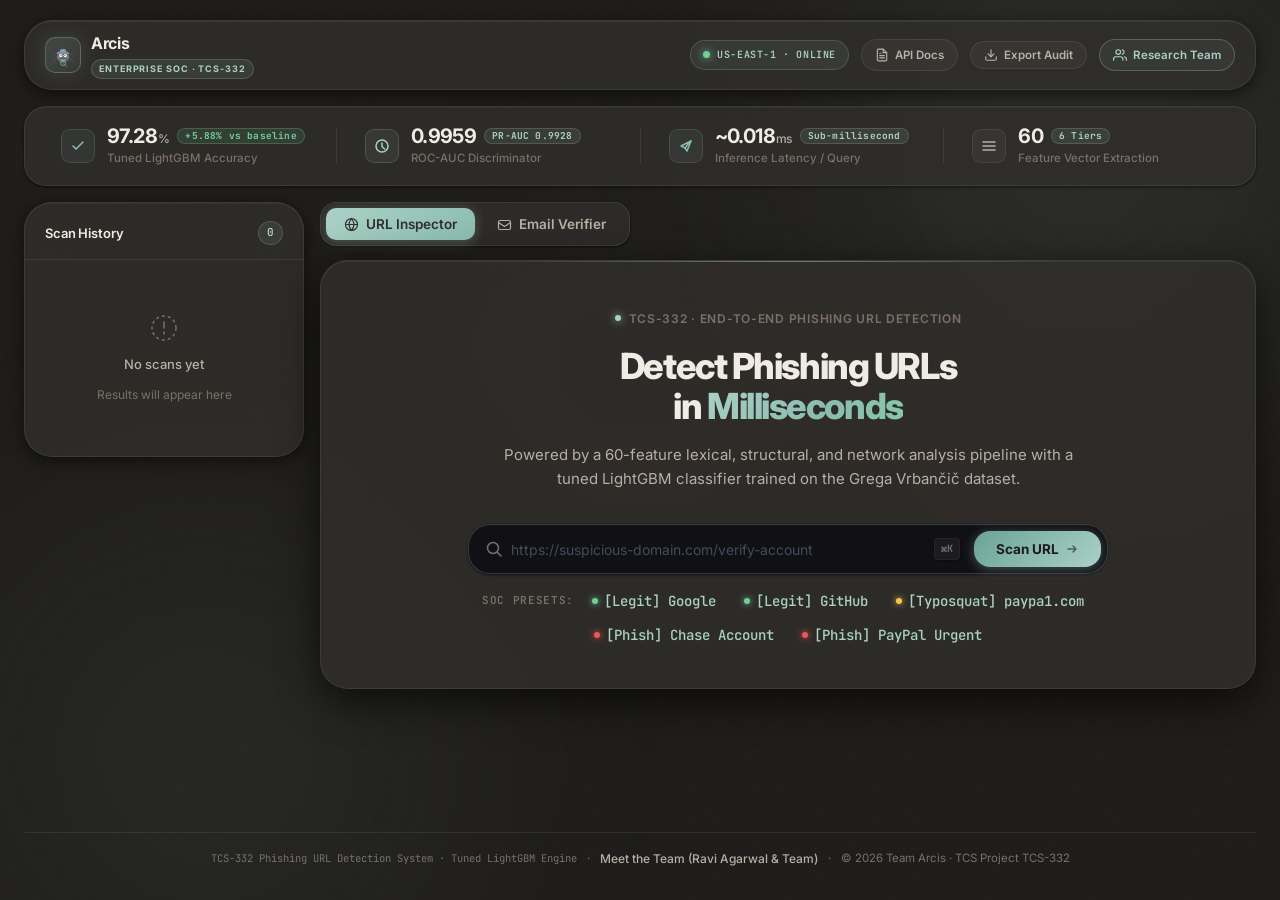
==== commit 69e2c9ab: "feat(ui): elevate SOC dashboard with telemetry, forensic exports, and preset templates" ====
--- a/frontend/index.html
+++ b/frontend/index.html
@@ -29,14 +29,28 @@
                 <div class="brand-logo">
                     <img src="icon.svg" width="28" height="28" alt="Arcis logo" aria-hidden="true">
                 </div>
-                <span class="brand-name">Arcis</span>
-                <span class="brand-badge">TCS-332</span>
+                <div class="brand-info">
+                    <span class="brand-name">Arcis</span>
+                    <span class="brand-badge">ENTERPRISE SOC · TCS-332</span>
+                </div>
             </div>
 
             <div class="topbar__actions">
-                <a href="/team" class="node-status" style="text-decoration:none;" role="status">
+                <div class="node-status" id="node-status-pill" title="Arcis Inference Engine Operational (US-EAST-1)" role="status">
                     <span class="node-status__dot" aria-hidden="true"></span>
-                    <span class="node-status__label">TCS-332 · TEAM</span>
+                    <span class="node-status__label">US-EAST-1 · ONLINE</span>
+                </div>
+                <a href="/docs" target="_blank" rel="noopener noreferrer" class="topbar-btn" title="Interactive API Playground (OpenAPI / Swagger)">
+                    <svg width="14" height="14" viewBox="0 0 24 24" fill="none" stroke="currentColor" stroke-width="2" stroke-linecap="round" stroke-linejoin="round" aria-hidden="true"><path d="M14 2H6a2 2 0 0 0-2 2v16a2 2 0 0 0 2 2h12a2 2 0 0 0 2-2V8z"></path><polyline points="14 2 14 8 20 8"></polyline><line x1="16" y1="13" x2="8" y2="13"></line><line x1="16" y1="17" x2="8" y2="17"></line><polyline points="10 9 9 9 8 9"></polyline></svg>
+                    <span>API Docs</span>
+                </a>
+                <button type="button" id="topbar-export-btn" class="topbar-btn" title="Export Forensic Scan History as JSON">
+                    <svg width="14" height="14" viewBox="0 0 24 24" fill="none" stroke="currentColor" stroke-width="2" stroke-linecap="round" stroke-linejoin="round" aria-hidden="true"><path d="M21 15v4a2 2 0 0 1-2 2H5a2 2 0 0 1-2-2v-4"></path><polyline points="7 10 12 15 17 10"></polyline><line x1="12" y1="15" x2="12" y2="3"></line></svg>
+                    <span>Export Audit</span>
+                </button>
+                <a href="/team" class="topbar-btn topbar-btn--team" title="TCS-332 Engineering & Threat Research Team">
+                    <svg width="14" height="14" viewBox="0 0 24 24" fill="none" stroke="currentColor" stroke-width="2" stroke-linecap="round" stroke-linejoin="round" aria-hidden="true"><path d="M17 21v-2a4 4 0 0 0-4-4H5a4 4 0 0 0-4 4v2"></path><circle cx="9" cy="7" r="4"></circle><path d="M23 21v-2a4 4 0 0 0-3-3.87"></path><path d="M16 3.13a4 4 0 0 1 0 7.75"></path></svg>
+                    <span>Research Team</span>
                 </a>
             </div>
         </header>
@@ -48,7 +62,10 @@
                     <svg width="16" height="16" viewBox="0 0 16 16" fill="none"><path d="M3 8L6 11L13 4" stroke="currentColor" stroke-width="1.5" stroke-linecap="round" stroke-linejoin="round"/></svg>
                 </div>
                 <div class="metric-tile__body">
-                    <span class="metric-tile__value">97.28<span class="metric-unit">%</span></span>
+                    <div class="metric-tile__head">
+                        <span class="metric-tile__value">97.28<span class="metric-unit">%</span></span>
+                        <span class="metric-trend metric-trend--up">+5.88% vs baseline</span>
+                    </div>
                     <span class="metric-tile__label">Tuned LightGBM Accuracy</span>
                 </div>
             </div>
@@ -58,8 +75,11 @@
                     <svg width="16" height="16" viewBox="0 0 16 16" fill="none"><circle cx="8" cy="8" r="6" stroke="currentColor" stroke-width="1.5"/><path d="M8 5V8.5L10.5 11" stroke="currentColor" stroke-width="1.5" stroke-linecap="round"/></svg>
                 </div>
                 <div class="metric-tile__body">
-                    <span class="metric-tile__value">0.9959</span>
-                    <span class="metric-tile__label">ROC-AUC (PR-AUC 0.9928)</span>
+                    <div class="metric-tile__head">
+                        <span class="metric-tile__value">0.9959</span>
+                        <span class="metric-trend metric-trend--pill">PR-AUC 0.9928</span>
+                    </div>
+                    <span class="metric-tile__label">ROC-AUC Discriminator</span>
                 </div>
             </div>
             <div class="metric-divider" aria-hidden="true"></div>
@@ -68,8 +88,11 @@
                     <svg width="16" height="16" viewBox="0 0 16 16" fill="none"><path d="M13 3L3 8L7 10L13 3Z" stroke="currentColor" stroke-width="1.5" stroke-linecap="round" stroke-linejoin="round"/><path d="M7 10L9 13L13 3" stroke="currentColor" stroke-width="1.5" stroke-linecap="round" stroke-linejoin="round"/></svg>
                 </div>
                 <div class="metric-tile__body">
-                    <span class="metric-tile__value">~0.018<span class="metric-unit">ms</span></span>
-                    <span class="metric-tile__label">Inference Time / URL</span>
+                    <div class="metric-tile__head">
+                        <span class="metric-tile__value">~0.018<span class="metric-unit">ms</span></span>
+                        <span class="metric-trend metric-trend--pill">Sub-millisecond</span>
+                    </div>
+                    <span class="metric-tile__label">Inference Latency / Query</span>
                 </div>
             </div>
             <div class="metric-divider" aria-hidden="true"></div>
@@ -78,8 +101,11 @@
                     <svg width="16" height="16" viewBox="0 0 16 16" fill="none"><path d="M2 4h12M2 8h12M2 12h12" stroke="currentColor" stroke-width="1.5" stroke-linecap="round"/></svg>
                 </div>
                 <div class="metric-tile__body">
-                    <span class="metric-tile__value">60</span>
-                    <span class="metric-tile__label">Extracted Features (6 Tiers)</span>
+                    <div class="metric-tile__head">
+                        <span class="metric-tile__value">60</span>
+                        <span class="metric-trend metric-trend--pill">6 Tiers</span>
+                    </div>
+                    <span class="metric-tile__label">Feature Vector Extraction</span>
                 </div>
             </div>
         </section>
@@ -149,22 +175,49 @@
                                     aria-label="URL to scan"
                                     required
                                 />
+                                <div class="scan-kbd-hint" title="Press ⌘K or / to focus">
+                                    <kbd>⌘K</kbd>
+                                </div>
                                 <button type="submit" id="submit-btn" class="scan-submit-btn" aria-label="Run scan">
                                     <span class="btn-text">Scan URL</span>
                                     <span class="spinner hidden" aria-hidden="true"></span>
                                     <svg class="btn-arrow" width="14" height="14" viewBox="0 0 14 14" fill="none" aria-hidden="true"><path d="M3 7h8M8 4l3 3-3 3" stroke="currentColor" stroke-width="1.5" stroke-linecap="round" stroke-linejoin="round"/></svg>
                                 </button>
                             </div>
-                            <p class="scan-hint">Quick test: 
-                                <button type="button" class="scan-example" data-url="http://paypal-verification-account-security-update.com/login.php?cmd=login">paypal-phishing</button>, 
-                                <button type="button" class="scan-example" data-url="http://chase-security-login.servehttp.com/account">chase-phishing</button>, or 
-                                <button type="button" class="scan-example" data-url="https://www.google.com">google.com</button>
-                            </p>
+                            <div class="scan-presets" aria-label="Quick test templates">
+                                <span class="scan-presets__label">SOC Presets:</span>
+                                <button type="button" class="scan-chip scan-chip--safe scan-example" data-url="https://www.google.com"><span class="chip-status"></span>[Legit] Google</button>
+                                <button type="button" class="scan-chip scan-chip--safe scan-example" data-url="https://github.com"><span class="chip-status"></span>[Legit] GitHub</button>
+                                <button type="button" class="scan-chip scan-chip--warn scan-example" data-url="https://www.paypa1.com/login"><span class="chip-status"></span>[Typosquat] paypa1.com</button>
+                                <button type="button" class="scan-chip scan-chip--danger scan-example" data-url="http://chase-security-login.servehttp.com/account"><span class="chip-status"></span>[Phish] Chase Account</button>
+                                <button type="button" class="scan-chip scan-chip--danger scan-example" data-url="http://paypal-verification-account-security-update.com/login.php?cmd=login"><span class="chip-status"></span>[Phish] PayPal Urgent</button>
+                            </div>
                         </form>
                     </div>
 
                     <!-- Results -->
                     <section id="results-section" class="results-panel hidden" aria-live="polite" aria-label="Scan results">
+                        <!-- Forensic Action Bar -->
+                        <div class="forensic-toolbar">
+                            <div class="forensic-meta">
+                                <span class="forensic-target-label">Target:</span>
+                                <span id="forensic-target-url" class="forensic-target-val">—</span>
+                                <span class="forensic-sep">·</span>
+                                <span class="forensic-hash-label">SHA-256:</span>
+                                <span id="forensic-sha256" class="forensic-hash-val">—</span>
+                            </div>
+                            <div class="forensic-actions">
+                                <button type="button" id="copy-url-json-btn" class="forensic-btn" title="Copy raw JSON analysis to clipboard">
+                                    <svg width="13" height="13" viewBox="0 0 24 24" fill="none" stroke="currentColor" stroke-width="2" stroke-linecap="round" stroke-linejoin="round" aria-hidden="true"><rect x="9" y="9" width="13" height="13" rx="2" ry="2"></rect><path d="M5 15H4a2 2 0 0 1-2-2V4a2 2 0 0 1 2-2h9a2 2 0 0 1 2 2v1"></path></svg>
+                                    Copy JSON
+                                </button>
+                                <button type="button" id="download-url-report-btn" class="forensic-btn forensic-btn--primary" title="Download incident telemetry report">
+                                    <svg width="13" height="13" viewBox="0 0 24 24" fill="none" stroke="currentColor" stroke-width="2" stroke-linecap="round" stroke-linejoin="round" aria-hidden="true"><path d="M21 15v4a2 2 0 0 1-2 2H5a2 2 0 0 1-2-2v-4"></path><polyline points="7 10 12 15 17 10"></polyline><line x1="12" y1="15" x2="12" y2="3"></line></svg>
+                                    Download Report
+                                </button>
+                            </div>
+                        </div>
+
                         <div class="results-layout">
 
                             <!-- Gauge card -->
@@ -215,6 +268,11 @@
                                             <span id="url-ranking-decrease-total" class="ranking-summary-value ranking-summary-value--safe">—</span>
                                         </div>
                                         <div id="url-risk-ranking-decreasing" class="ranking-list ranking-list--safe"></div>
+
+                                        <div class="ranking-summary-row ranking-summary-row--spaced">
+                                            <span class="ranking-summary-label">All SHAP Signals (Combined)</span>
+                                        </div>
+                                        <div id="url-risk-ranking" class="ranking-list"></div>
                                     </div>
                                 </div>
 
@@ -275,9 +333,13 @@
                                             <svg width="15" height="15" viewBox="0 0 15 15" fill="none"><path d="M1.5 3.5h12M1.5 7.5h12M1.5 11.5h12" stroke="currentColor" stroke-width="1.2" stroke-linecap="round"/></svg>
                                             Inspect Full 60-Feature Vector (TCS-332 Pipeline)
                                         </span>
+                                        <span class="features-drawer__badge">60 Parameters</span>
                                         <svg class="features-drawer__chevron" width="14" height="14" viewBox="0 0 14 14" fill="none"><path d="M3 5l4 4 4-4" stroke="currentColor" stroke-width="1.5" stroke-linecap="round" stroke-linejoin="round"/></svg>
                                     </div>
                                     <div class="features-drawer__content" id="features-drawer-body">
+                                        <div class="feature-search-wrap">
+                                            <input type="text" id="feature-search-input" class="feature-search-input" placeholder="🔍  Filter 60 features (e.g. qty_dot, domain, asn, response)..." autocomplete="off" spellcheck="false">
+                                        </div>
                                         <div class="feature-category-grid" id="feature-category-grid">
                                             <!-- Dynamically populated with all 6 categories -->
                                         </div>
@@ -355,6 +417,13 @@
                             </div>
                         </div>
 
+                        <div class="scan-presets scan-presets--email" aria-label="Quick test templates">
+                            <span class="scan-presets__label">Email Presets:</span>
+                            <button type="button" class="scan-chip scan-chip--safe" id="email-preset-corp"><span class="chip-status"></span>[Legit] Microsoft Invoice</button>
+                            <button type="button" class="scan-chip scan-chip--danger" id="email-preset-spoof"><span class="chip-status"></span>[Phish] PayPal Free-Domain</button>
+                            <button type="button" class="scan-chip scan-chip--warn" id="email-preset-mismatch"><span class="chip-status"></span>[Spoof] Reply-To Mismatch</button>
+                        </div>
+
                         <button type="submit" id="email-submit-btn" class="email-submit-btn">
                             <span class="btn-text">Analyze Email Risk</span>
                             <span class="spinner hidden" aria-hidden="true"></span>
@@ -364,6 +433,27 @@
 
                     <!-- Email results -->
                     <section id="email-results-section" class="results-panel hidden" aria-live="polite" aria-label="Email analysis results">
+                        <!-- Forensic Action Bar -->
+                        <div class="forensic-toolbar">
+                            <div class="forensic-meta">
+                                <span class="forensic-target-label">Sender:</span>
+                                <span id="forensic-target-email" class="forensic-target-val">—</span>
+                                <span class="forensic-sep">·</span>
+                                <span class="forensic-hash-label">Auth Status:</span>
+                                <span id="forensic-email-auth" class="forensic-hash-val">—</span>
+                            </div>
+                            <div class="forensic-actions">
+                                <button type="button" id="copy-email-json-btn" class="forensic-btn" title="Copy raw JSON analysis to clipboard">
+                                    <svg width="13" height="13" viewBox="0 0 24 24" fill="none" stroke="currentColor" stroke-width="2" stroke-linecap="round" stroke-linejoin="round" aria-hidden="true"><rect x="9" y="9" width="13" height="13" rx="2" ry="2"></rect><path d="M5 15H4a2 2 0 0 1-2-2V4a2 2 0 0 1 2-2h9a2 2 0 0 1 2 2v1"></path></svg>
+                                    Copy JSON
+                                </button>
+                                <button type="button" id="download-email-report-btn" class="forensic-btn forensic-btn--primary" title="Download incident telemetry report">
+                                    <svg width="13" height="13" viewBox="0 0 24 24" fill="none" stroke="currentColor" stroke-width="2" stroke-linecap="round" stroke-linejoin="round" aria-hidden="true"><path d="M21 15v4a2 2 0 0 1-2 2H5a2 2 0 0 1-2-2v-4"></path><polyline points="7 10 12 15 17 10"></polyline><line x1="12" y1="15" x2="12" y2="3"></line></svg>
+                                    Download Report
+                                </button>
+                            </div>
+                        </div>
+
                         <div class="results-layout">
 
                             <div class="card card--gauge">
@@ -410,6 +500,11 @@
                                             <span id="email-ranking-decrease-total" class="ranking-summary-value ranking-summary-value--safe">—</span>
                                         </div>
                                         <div id="email-risk-ranking-decreasing" class="ranking-list ranking-list--safe"></div>
+
+                                        <div class="ranking-summary-row ranking-summary-row--spaced">
+                                            <span class="ranking-summary-label">Component Score Breakdown</span>
+                                        </div>
+                                        <div id="email-risk-ranking" class="ranking-list"></div>
                                     </div>
                                 </div>
 
--- a/frontend/style.css
+++ b/frontend/style.css
@@ -275,16 +275,22 @@
     gap: 7px;
     background: rgba(171,209,198,0.08);
     border: 1px solid rgba(171,209,198,0.20);
-    padding: 5px 12px;
+    padding: 6px 12px;
     border-radius: 50px;
+    transition: all var(--duration) var(--ease-out);
+}
+
+.node-status:hover {
+    border-color: rgba(171,209,198,0.45);
+    background: rgba(171,209,198,0.14);
 }
 
 .node-status__dot {
     width: 7px;
     height: 7px;
     border-radius: 50%;
-    background: var(--jade);
-    box-shadow: 0 0 8px var(--jade);
+    background: var(--safe);
+    box-shadow: 0 0 8px var(--safe);
     animation: pulse-dot 2.4s ease-in-out infinite;
 }
 
@@ -294,6 +300,54 @@
     font-weight: 600;
     color: var(--jade);
     letter-spacing: 0.06em;
+}
+
+.topbar-btn {
+    display: inline-flex;
+    align-items: center;
+    gap: 6px;
+    font-size: 11.5px;
+    font-weight: 600;
+    color: var(--text-2);
+    background: rgba(255, 255, 255, 0.04);
+    border: 1px solid var(--border);
+    padding: 6px 13px;
+    border-radius: 50px;
+    text-decoration: none;
+    transition: all var(--duration) var(--ease-out);
+    white-space: nowrap;
+}
+
+.topbar-btn:hover {
+    color: var(--text-1);
+    background: rgba(171, 209, 198, 0.12);
+    border-color: rgba(171, 209, 198, 0.35);
+    transform: translateY(-1px);
+}
+
+.topbar-btn--team {
+    color: var(--jade);
+    border-color: rgba(171, 209, 198, 0.28);
+    background: rgba(171, 209, 198, 0.07);
+}
+
+.brand-info {
+    display: flex;
+    flex-direction: column;
+    gap: 2px;
+}
+
+.brand-badge {
+    font-size: 9px;
+    font-weight: 700;
+    letter-spacing: 0.10em;
+    color: var(--jade);
+    background: rgba(171,209,198,0.10);
+    border: 1px solid rgba(171,209,198,0.22);
+    padding: 2px 7px;
+    border-radius: 50px;
+    display: inline-block;
+    width: fit-content;
 }
 
 @keyframes pulse-dot {
@@ -353,6 +407,35 @@
     flex-direction: column;
     gap: 2px;
     min-width: 0;
+}
+
+.metric-tile__head {
+    display: flex;
+    align-items: center;
+    gap: 8px;
+    flex-wrap: wrap;
+}
+
+.metric-trend {
+    font-size: 9.5px;
+    font-weight: 700;
+    font-family: 'JetBrains Mono', monospace;
+    padding: 2px 7px;
+    border-radius: 50px;
+    letter-spacing: 0.02em;
+    line-height: 1;
+}
+
+.metric-trend--up {
+    color: var(--safe);
+    background: rgba(111, 207, 151, 0.12);
+    border: 1px solid rgba(111, 207, 151, 0.25);
+}
+
+.metric-trend--pill {
+    color: var(--jade);
+    background: rgba(171, 209, 198, 0.10);
+    border: 1px solid rgba(171, 209, 198, 0.20);
 }
 
 .metric-tile__value {
@@ -752,6 +835,212 @@
 }
 
 .scan-input::placeholder { color: rgba(100,116,139,0.6); }
+
+.scan-kbd-hint {
+    display: flex;
+    align-items: center;
+    gap: 3px;
+    padding: 0 6px;
+    opacity: 0.6;
+    transition: opacity var(--duration);
+}
+
+.scan-kbd-hint kbd {
+    font-family: 'JetBrains Mono', monospace;
+    font-size: 10px;
+    font-weight: 600;
+    color: var(--text-2);
+    background: rgba(255, 255, 255, 0.08);
+    border: 1px solid var(--border);
+    border-radius: 4px;
+    padding: 2px 6px;
+    box-shadow: 0 1px 2px rgba(0,0,0,0.4);
+}
+
+.scan-input-group:focus-within .scan-kbd-hint {
+    opacity: 0.2;
+}
+
+.scan-presets {
+    display: flex;
+    align-items: center;
+    justify-content: center;
+    flex-wrap: wrap;
+    gap: 8px;
+    margin-top: 14px;
+}
+
+.scan-presets--email {
+    margin-top: 10px;
+    margin-bottom: 6px;
+}
+
+.scan-presets__label {
+    font-size: 11px;
+    font-weight: 600;
+    color: var(--text-3);
+    text-transform: uppercase;
+    letter-spacing: 0.06em;
+    font-family: 'JetBrains Mono', monospace;
+}
+
+.scan-chip {
+    display: inline-flex;
+    align-items: center;
+    gap: 6px;
+    background: rgba(255, 255, 255, 0.04);
+    border: 1px solid var(--border);
+    color: var(--text-2);
+    font-family: 'JetBrains Mono', monospace;
+    font-size: 11px;
+    font-weight: 500;
+    padding: 4px 10px;
+    border-radius: 6px;
+    cursor: pointer;
+    transition: all var(--duration) var(--ease-out);
+}
+
+.scan-chip:hover {
+    color: var(--text-1);
+    background: rgba(171, 209, 198, 0.10);
+    border-color: rgba(171, 209, 198, 0.35);
+    transform: translateY(-1px);
+}
+
+.chip-status {
+    width: 6px;
+    height: 6px;
+    border-radius: 50%;
+    flex-shrink: 0;
+}
+
+.scan-chip--safe .chip-status { background: var(--safe); box-shadow: 0 0 6px var(--safe); }
+.scan-chip--warn .chip-status { background: var(--warn); box-shadow: 0 0 6px var(--warn); }
+.scan-chip--danger .chip-status { background: var(--danger); box-shadow: 0 0 6px var(--danger); }
+
+/* Forensic Toolbar in Results */
+.forensic-toolbar {
+    display: flex;
+    align-items: center;
+    justify-content: space-between;
+    gap: 12px;
+    flex-wrap: wrap;
+    background: var(--surface-1);
+    border: 1px solid var(--border);
+    border-radius: var(--r-md);
+    padding: 10px 18px;
+    margin-bottom: 14px;
+    backdrop-filter: blur(20px);
+    box-shadow: var(--shadow-sm);
+}
+
+.forensic-meta {
+    display: flex;
+    align-items: center;
+    gap: 8px;
+    font-family: 'JetBrains Mono', monospace;
+    font-size: 11px;
+    color: var(--text-2);
+    min-width: 0;
+    overflow: hidden;
+    text-overflow: ellipsis;
+    white-space: nowrap;
+}
+
+.forensic-target-label, .forensic-hash-label {
+    color: var(--text-3);
+    font-weight: 600;
+}
+
+.forensic-target-val, .forensic-hash-val {
+    color: var(--jade);
+    font-weight: 500;
+    overflow: hidden;
+    text-overflow: ellipsis;
+}
+
+.forensic-sep {
+    color: var(--border-strong);
+}
+
+.forensic-actions {
+    display: flex;
+    align-items: center;
+    gap: 8px;
+    flex-shrink: 0;
+}
+
+.forensic-btn {
+    display: inline-flex;
+    align-items: center;
+    gap: 6px;
+    font-size: 11.5px;
+    font-weight: 600;
+    font-family: 'Inter', sans-serif;
+    color: var(--text-2);
+    background: rgba(255, 255, 255, 0.05);
+    border: 1px solid var(--border);
+    padding: 6px 12px;
+    border-radius: 6px;
+    cursor: pointer;
+    transition: all var(--duration) var(--ease-out);
+}
+
+.forensic-btn:hover {
+    color: var(--text-1);
+    background: rgba(171, 209, 198, 0.12);
+    border-color: rgba(171, 209, 198, 0.35);
+}
+
+.forensic-btn--primary {
+    color: #1e1c1a;
+    background: linear-gradient(135deg, var(--jade-deep), var(--jade));
+    border-color: transparent;
+    box-shadow: 0 2px 8px rgba(171,209,198,0.25);
+}
+
+.forensic-btn--primary:hover {
+    color: #1e1c1a;
+    opacity: 0.92;
+    box-shadow: 0 4px 14px rgba(171,209,198,0.4);
+}
+
+/* Feature Drawer Search Filter */
+.features-drawer__badge {
+    font-family: 'JetBrains Mono', monospace;
+    font-size: 10px;
+    font-weight: 600;
+    color: var(--jade);
+    background: rgba(171, 209, 198, 0.12);
+    border: 1px solid rgba(171, 209, 198, 0.25);
+    padding: 2px 8px;
+    border-radius: 50px;
+    margin-left: auto;
+    margin-right: 12px;
+}
+
+.feature-search-wrap {
+    padding: 0 20px 14px;
+    border-bottom: 1px solid var(--border);
+}
+
+.feature-search-input {
+    width: 100%;
+    background: rgba(5, 7, 15, 0.6);
+    border: 1px solid var(--border);
+    border-radius: var(--r-sm);
+    padding: 8px 14px;
+    font-size: 12.5px;
+    font-family: 'JetBrains Mono', monospace;
+    color: var(--text-1);
+    outline: none;
+    transition: border-color var(--duration);
+}
+
+.feature-search-input:focus {
+    border-color: var(--jade);
+    box-shadow: 0 0 0 2px rgba(171,209,198,0.15);
+}
 
 .scan-submit-btn {
     display: flex;
@@ -1163,19 +1452,33 @@
     bottom: 24px;
     left: 50%;
     transform: translateX(-50%);
-    background: rgba(5, 18, 18, 0.96);
-    border: 1px solid rgba(244, 63, 94, 0.35);
-    color: #fca5a5;
+    background: rgba(30, 28, 26, 0.96);
+    border: 1px solid var(--border);
+    color: var(--text-1);
     font-size: 13px;
     font-weight: 500;
-    padding: 12px 20px;
+    padding: 12px 22px;
     border-radius: 12px;
-    box-shadow: 0 8px 32px rgba(0, 0, 0, 0.5);
+    box-shadow: 0 8px 32px rgba(0, 0, 0, 0.7);
     z-index: 9999;
     max-width: 480px;
     text-align: center;
     backdrop-filter: blur(16px);
     animation: fade-up 0.3s cubic-bezier(0.16, 1, 0.3, 1) forwards;
+}
+
+.toast--success {
+    border-color: rgba(111, 207, 151, 0.45);
+    color: var(--safe);
+    background: rgba(20, 36, 28, 0.96);
+    box-shadow: 0 8px 32px rgba(111, 207, 151, 0.15);
+}
+
+.toast--error {
+    border-color: rgba(235, 87, 87, 0.45);
+    color: var(--danger);
+    background: rgba(36, 20, 20, 0.96);
+    box-shadow: 0 8px 32px rgba(235, 87, 87, 0.15);
 }
 
 /* ── 17. Stat Grid ────────────────────────────────────────── */
